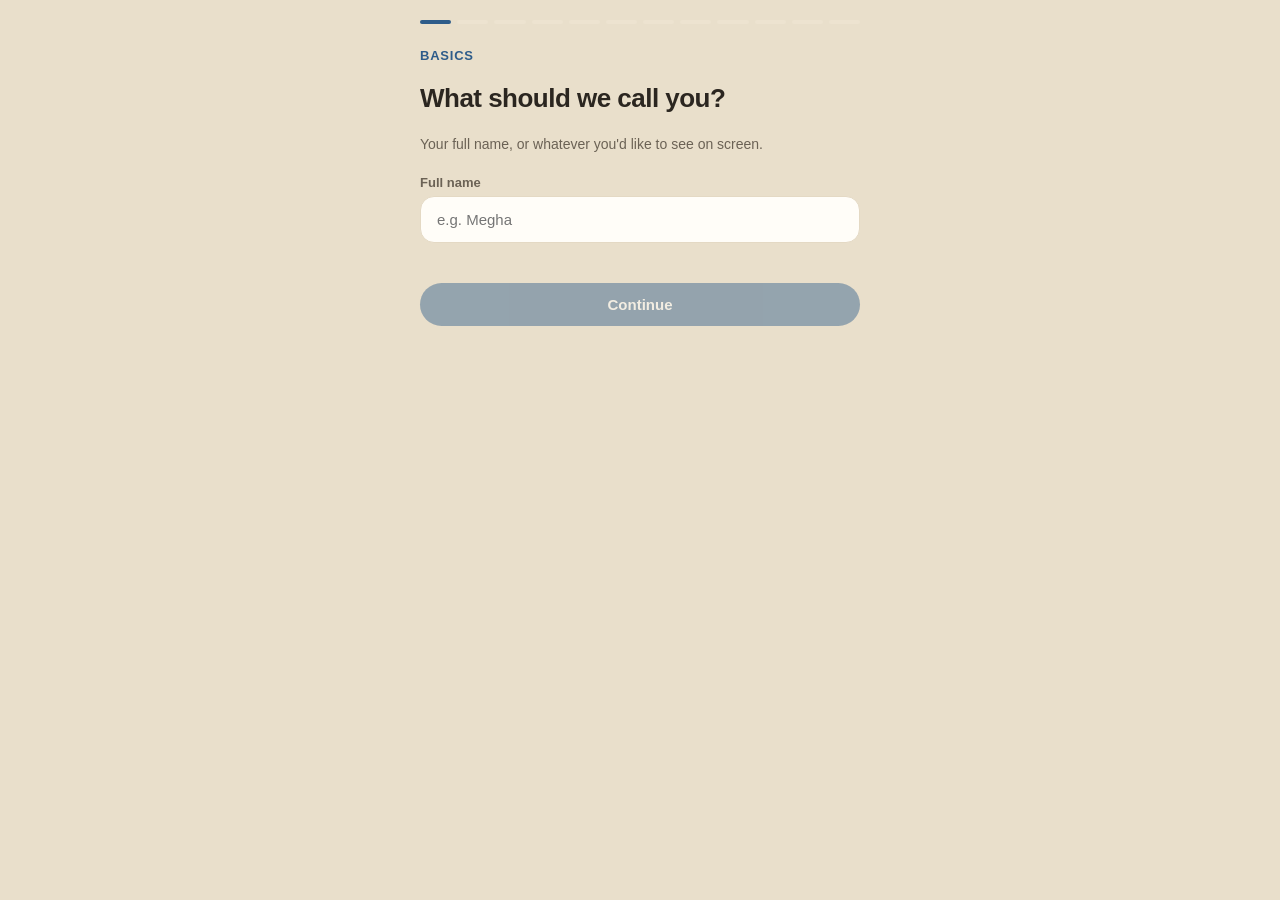
==== onboarding.html @ 10f8bcf5 "Build Lokhi: gamified personal finance PWA Static HTML/CSS/JS app with onboarding (minimal facts + f" ====
<!DOCTYPE html>
<html lang="en">
<head>
<meta charset="UTF-8">
<title>Welcome to Lokhi</title>

<meta name="viewport" content="width=device-width, initial-scale=1, viewport-fit=cover">
<meta name="apple-mobile-web-app-capable" content="yes">
<meta name="apple-mobile-web-app-status-bar-style" content="black-translucent">
<meta name="apple-mobile-web-app-title" content="Lokhi">
<meta name="theme-color" content="#2E5C8A">
<link rel="apple-touch-icon" href="./icons/apple-touch-icon-180.png">
<link rel="manifest" href="./manifest.webmanifest">
<link rel="icon" type="image/png" sizes="32x32" href="./icons/favicon-32.png">

<link rel="stylesheet" href="./app-styles.css">
</head>
<body>

<div class="onboarding-shell">
  <div class="onboarding-progress" id="onboarding-progress"></div>
  <div class="onboarding-step" id="onboarding-step"></div>
</div>

<script src="./app-data.js"></script>
<script>
(function () {
  "use strict";

  const PREFECTURES = ["Tokyo","Osaka","Kanagawa","Aichi","Fukuoka","Hokkaido","Kyoto","Saitama","Chiba","Hyogo","Other"];
  const answers = {
    name: "", dob: "", prefecture: "", residencyStatus: "resident",
    employmentStatus: "full_time", income: "",
    bankUploaded: false, creditUploaded: false, nisaUploaded: false,
    cashSavings: "", debts: [], hasDebt: null,
    household: "single", dependents: 0,
    archetype: "", customArchetype: ""
  };

  function baseSteps() {
    const steps = ["name", "dob", "prefecture", "employment", "bank", "credit", "nisa"];
    if (!answers.bankUploaded) steps.push("cash_savings");
    steps.push("debts", "household", "archetype", "done");
    return steps;
  }

  let stepIndex = 0;

  function goNext() {
    const steps = baseSteps();
    if (stepIndex < steps.length - 1) { stepIndex++; render(); }
  }
  function goBack() {
    if (stepIndex > 0) { stepIndex--; render(); }
  }

  function progressBar(steps) {
    return steps.map((s, i) => `<div class="seg ${i <= stepIndex ? "is-done" : ""}"></div>`).join("");
  }

  function stepShell(eyebrow, title, help, bodyHtml, footHtml, showBack) {
    document.getElementById("onboarding-step").innerHTML = `
      <div class="onboarding-step-eyebrow">${eyebrow}</div>
      <h1>${title}</h1>
      ${help ? `<p class="help">${help}</p>` : ""}
      ${bodyHtml}
      <div class="onboarding-foot">
        ${showBack ? `<button class="btn btn-ghost" id="ob-back">Back</button>` : ""}
        ${footHtml}
      </div>
    `;
    const back = document.getElementById("ob-back");
    if (back) back.addEventListener("click", goBack);
  }

  function uploadStep(key, title, help, required) {
    const uploaded = answers[key];
    stepShell(
      required ? "Accounts · required" : "Accounts · optional",
      title, help,
      `<div class="upload-dropzone ${uploaded ? "is-uploaded" : ""}" id="ob-dropzone">
        <span class="icon">${uploaded ? "✅" : "📄"}</span>
        <span>${uploaded ? "Uploaded — thanks" : "Tap to upload a PDF"}</span>
      </div>
      <input type="file" accept="application/pdf" id="ob-file" class="visually-hidden">`,
      `<button class="btn btn-primary btn-block" id="ob-continue" ${uploaded ? "" : (required ? "disabled" : "")}>Continue</button>`,
      stepIndex > 0
    );
    document.getElementById("ob-dropzone").addEventListener("click", () => document.getElementById("ob-file").click());
    document.getElementById("ob-file").addEventListener("change", (e) => {
      if (e.target.files.length) { answers[key] = true; render(); }
    });
    const cont = document.getElementById("ob-continue");
    if (cont) cont.addEventListener("click", goNext);
    if (!required) {
      const foot = document.querySelector(".onboarding-foot");
      foot.insertAdjacentHTML("beforeend", `<div style="flex-basis:100%;"></div>`);
      document.getElementById("onboarding-step").insertAdjacentHTML("beforeend", `<span class="skip-link" id="ob-skip">Skip — I don't have one</span>`);
      document.getElementById("ob-skip").addEventListener("click", goNext);
    }
  }

  const RENDERERS = {
    name: () => {
      stepShell("Basics", "What should we call you?", "Your full name, or whatever you'd like to see on screen.",
        `<div class="field"><label for="ob-name">Full name</label><input id="ob-name" type="text" placeholder="e.g. Megha" value="${answers.name}"></div>`,
        `<button class="btn btn-primary btn-block" id="ob-continue" ${answers.name ? "" : "disabled"}>Continue</button>`,
        false);
      const input = document.getElementById("ob-name");
      input.addEventListener("input", (e) => {
        answers.name = e.target.value.trim();
        document.getElementById("ob-continue").disabled = !answers.name;
      });
      document.getElementById("ob-continue").addEventListener("click", goNext);
    },
    dob: () => {
      stepShell("Basics", "When's your birthday?", "This helps us frame your goals against a real timeline.",
        `<div class="field"><label for="ob-dob">Date of birth</label><input id="ob-dob" type="date" value="${answers.dob}"></div>`,
        `<button class="btn btn-primary btn-block" id="ob-continue" ${answers.dob ? "" : "disabled"}>Continue</button>`,
        true);
      document.getElementById("ob-dob").addEventListener("input", (e) => {
        answers.dob = e.target.value;
        document.getElementById("ob-continue").disabled = !answers.dob;
      });
      document.getElementById("ob-continue").addEventListener("click", goNext);
    },
    prefecture: () => {
      stepShell("Basics", "Where do you live?", "Prefecture and residency status.",
        `<div class="field"><label for="ob-pref">Prefecture</label>
          <select id="ob-pref">${PREFECTURES.map((p) => `<option value="${p}" ${answers.prefecture === p ? "selected" : ""}>${p}</option>`).join("")}</select>
        </div>
        <div class="field"><label for="ob-res">Residency status</label>
          <select id="ob-res">
            <option value="resident" ${answers.residencyStatus === "resident" ? "selected" : ""}>Resident</option>
            <option value="non_resident" ${answers.residencyStatus === "non_resident" ? "selected" : ""}>Non-resident</option>
          </select>
        </div>`,
        `<button class="btn btn-primary btn-block" id="ob-continue">Continue</button>`,
        true);
      answers.prefecture = answers.prefecture || PREFECTURES[0];
      document.getElementById("ob-pref").addEventListener("change", (e) => (answers.prefecture = e.target.value));
      document.getElementById("ob-res").addEventListener("change", (e) => (answers.residencyStatus = e.target.value));
      document.getElementById("ob-continue").addEventListener("click", goNext);
    },
    employment: () => {
      stepShell("Basics", "Work & income", "Your employment status and typical monthly income.",
        `<div class="field"><label for="ob-emp">Employment status</label>
          <select id="ob-emp">
            <option value="full_time" ${answers.employmentStatus === "full_time" ? "selected" : ""}>Full-time employee</option>
            <option value="part_time" ${answers.employmentStatus === "part_time" ? "selected" : ""}>Part-time</option>
            <option value="self_employed" ${answers.employmentStatus === "self_employed" ? "selected" : ""}>Self-employed</option>
            <option value="unemployed" ${answers.employmentStatus === "unemployed" ? "selected" : ""}>Not currently working</option>
          </select>
        </div>
        <div class="field"><label for="ob-income">Monthly income (¥)</label><input id="ob-income" type="number" inputmode="numeric" placeholder="900000" value="${answers.income}"></div>`,
        `<button class="btn btn-primary btn-block" id="ob-continue" ${answers.income ? "" : "disabled"}>Continue</button>`,
        true);
      document.getElementById("ob-emp").addEventListener("change", (e) => (answers.employmentStatus = e.target.value));
      document.getElementById("ob-income").addEventListener("input", (e) => {
        answers.income = e.target.value;
        document.getElementById("ob-continue").disabled = !answers.income;
      });
      document.getElementById("ob-continue").addEventListener("click", goNext);
    },
    bank: () => uploadStep("bankUploaded", "Your bank statement", "We read balances only — this is never shared with anyone.", true),
    credit: () => uploadStep("creditUploaded", "Your credit card statement", "Helps us understand recurring spending.", true),
    nisa: () => uploadStep("nisaUploaded", "Investment or NISA statement", "Skip this if you don't have one yet.", false),
    cash_savings: () => {
      stepShell("Accounts", "Current cash savings", "Since you skipped a bank statement, give us a rough total.",
        `<div class="field"><label for="ob-cash">Cash savings (¥)</label><input id="ob-cash" type="number" inputmode="numeric" placeholder="8000000" value="${answers.cashSavings}"></div>`,
        `<button class="btn btn-primary btn-block" id="ob-continue">Continue</button>`,
        true);
      document.getElementById("ob-cash").addEventListener("input", (e) => (answers.cashSavings = e.target.value));
      document.getElementById("ob-continue").addEventListener("click", goNext);
    },
    debts: () => {
      stepShell("Accounts", "Any existing loans or debt?", "Type and outstanding amount — add as many as apply.",
        `<div id="ob-debt-rows"></div>
         <button class="btn btn-ghost btn-sm" id="ob-add-debt" type="button">+ Add another</button>`,
        `<button class="btn btn-primary btn-block" id="ob-continue">Continue</button>`,
        true);
      if (answers.debts.length === 0) answers.debts.push({ type: "", amount: "" });
      function renderRows() {
        document.getElementById("ob-debt-rows").innerHTML = answers.debts.map((d, i) => `
          <div class="debt-row">
            <div class="field"><label>Type</label><input data-debt-type="${i}" type="text" placeholder="e.g. Auto loan" value="${d.type}"></div>
            <div class="field"><label>Outstanding (¥)</label><input data-debt-amt="${i}" type="number" inputmode="numeric" placeholder="1000000" value="${d.amount}"></div>
          </div>`).join("");
        document.querySelectorAll("[data-debt-type]").forEach((inp) => inp.addEventListener("input", (e) => (answers.debts[e.target.dataset.debtType].type = e.target.value)));
        document.querySelectorAll("[data-debt-amt]").forEach((inp) => inp.addEventListener("input", (e) => (answers.debts[e.target.dataset.debtAmt].amount = e.target.value)));
      }
      renderRows();
      document.getElementById("ob-add-debt").addEventListener("click", () => { answers.debts.push({ type: "", amount: "" }); renderRows(); });
      document.getElementById("ob-continue").addEventListener("click", goNext);
    },
    household: () => {
      stepShell("Basics", "Your household", "Single, partnered, or with dependents.",
        `<div class="field"><label for="ob-house">Situation</label>
          <select id="ob-house">
            <option value="single" ${answers.household === "single" ? "selected" : ""}>Single</option>
            <option value="partnered" ${answers.household === "partnered" ? "selected" : ""}>Partnered</option>
          </select>
        </div>
        <div class="field"><label for="ob-dependents">Dependents</label><input id="ob-dependents" type="number" min="0" value="${answers.dependents}"></div>`,
        `<button class="btn btn-primary btn-block" id="ob-continue">Continue</button>`,
        true);
      document.getElementById("ob-house").addEventListener("change", (e) => (answers.household = e.target.value));
      document.getElementById("ob-dependents").addEventListener("input", (e) => (answers.dependents = Number(e.target.value) || 0));
      document.getElementById("ob-continue").addEventListener("click", goNext);
    },
    archetype: () => {
      const archetypes = window.APP_DATA.archetypes;
      stepShell("Your financial personality", "Which one feels like you?", "Pick, or design your own. This can change anytime in Profile.",
        `<div class="archetype-onboard-grid" id="ob-archetype-grid">
          ${archetypes.map((a) => `<button class="option-card ${answers.archetype === a.id ? "is-selected" : ""}" data-archetype="${a.id}" type="button"><span class="icon">${a.icon}</span><span class="label">${a.label}</span></button>`).join("")}
        </div>
        <div class="field" id="ob-custom-wrap" style="display:${answers.archetype === "custom" ? "" : "none"};">
          <label for="ob-custom">Describe your own</label>
          <input id="ob-custom" type="text" placeholder="e.g. Cautious optimist" value="${answers.customArchetype}">
        </div>`,
        `<button class="btn btn-primary btn-block" id="ob-continue" ${answers.archetype ? "" : "disabled"}>Continue</button>`,
        true);
      document.querySelectorAll("#ob-archetype-grid [data-archetype]").forEach((b) => b.addEventListener("click", () => {
        answers.archetype = b.dataset.archetype;
        render();
      }));
      const customInput = document.getElementById("ob-custom");
      if (customInput) customInput.addEventListener("input", (e) => (answers.customArchetype = e.target.value));
      document.getElementById("ob-continue").addEventListener("click", goNext);
    },
    done: () => {
      stepShell("You're all set", "Welcome to Lokhi, " + (answers.name || "friend"), "We'll walk you through your first financial plan next — it takes about 10 minutes, and you can save and continue anytime.",
        `<div class="card-flat" style="display:flex;flex-direction:column;gap:8px;align-items:center;text-align:center;padding:32px 16px;">
          <span style="font-size:40px;">🪄</span>
          <p style="font-size:14px;color:var(--ink-soft);">Your Fairy Godmother will ask a few more questions along the way — always optional, always in context.</p>
        </div>`,
        `<button class="btn btn-primary btn-block" id="ob-finish">Enter Lokhi</button>`,
        true);
      document.getElementById("ob-finish").addEventListener("click", finish);
    }
  };

  function finish() {
    const debtDetails = answers.debts
      .filter((d) => d.type && d.amount)
      .map((d) => ({ id: d.type.toLowerCase().replace(/\s+/g, "_"), label: d.type, outstanding: Number(d.amount) || 0, monthlyPayment: 0, interestRate: 0 }));
    const totalDebt = debtDetails.reduce((s, d) => s + d.outstanding, 0);

    const overrides = {
      name: answers.name || "Friend",
      preferredName: answers.name || "Friend",
      dateOfBirth: answers.dob,
      prefecture: answers.prefecture,
      residencyStatus: answers.residencyStatus,
      employmentStatus: answers.employmentStatus,
      income: Number(answers.income) || window.APP_DATA.userProfile.income,
      savings: answers.bankUploaded ? window.APP_DATA.userProfile.savings : (Number(answers.cashSavings) || window.APP_DATA.userProfile.savings),
      debt: debtDetails.length ? totalDebt : window.APP_DATA.userProfile.debt,
      debtDetails: debtDetails.length ? debtDetails : window.APP_DATA.userProfile.debtDetails,
      household: { situation: answers.household, dependents: answers.dependents },
      archetype: answers.archetype === "custom" ? (answers.customArchetype || "custom") : answers.archetype,
      avatar: answers.archetype && answers.archetype !== "custom" ? answers.archetype : window.APP_DATA.userProfile.avatar
    };
    localStorage.setItem("lokhi_profile_overrides", JSON.stringify(overrides));
    localStorage.setItem("lokhi_onboarded", "true");
    location.href = "./index.html";
  }

  function render() {
    const steps = baseSteps();
    if (stepIndex >= steps.length) stepIndex = steps.length - 1;
    document.getElementById("onboarding-progress").innerHTML = progressBar(steps);
    RENDERERS[steps[stepIndex]]();
    window.scrollTo(0, 0);
  }

  render();
})();
</script>
</body>
</html>
---- app-styles.css ----
/* ==========================================================================
   Lokhi — design system
   Flat colors, no gradients. Warm beige + blue. Rounded cards, pill buttons.
   ========================================================================== */

:root {
  /* --- palette -------------------------------------------------------- */
  --bg: #F5EEE1;
  --surface: #FFFDF8;
  --surface-alt: #EDE3D0;
  --surface-sunken: #E9DFCB;

  --primary: #2E5C8A;
  --primary-light: #5D8FC4;
  --primary-dark: #1F4266;
  --primary-tint: #E4ECF4;

  --ink: #2B2620;
  --ink-soft: #6B6255;
  --ink-faint: #9A9182;

  --coral: #C9502F;
  --coral-tint: #F6E4DD;
  --moss: #4E7A44;
  --moss-tint: #E5EEDF;
  --gold: #B8842A;
  --gold-tint: #F5E9D2;
  --terracotta: #A85A3D;
  --terracotta-tint: #F1E1D6;

  --border: #E4D9C4;
  --border-strong: #D8C9AE;

  /* --- shape / elevation ------------------------------------------------ */
  --radius-lg: 20px;
  --radius-md: 14px;
  --radius-sm: 10px;
  --radius-pill: 999px;

  --shadow-sm: 0 1px 2px rgba(90, 70, 40, 0.06), 0 1px 1px rgba(90, 70, 40, 0.04);
  --shadow-md: 0 6px 20px rgba(90, 70, 40, 0.10), 0 2px 6px rgba(90, 70, 40, 0.06);
  --shadow-lg: 0 16px 40px rgba(90, 70, 40, 0.16), 0 4px 12px rgba(90, 70, 40, 0.08);

  /* --- spacing ----------------------------------------------------------- */
  --space-1: 4px;
  --space-2: 8px;
  --space-3: 12px;
  --space-4: 16px;
  --space-5: 20px;
  --space-6: 24px;
  --space-7: 32px;
  --space-8: 40px;

  --tabbar-height: 64px;
  --header-height: 56px;
  --safe-top: env(safe-area-inset-top, 0px);
  --safe-bottom: env(safe-area-inset-bottom, 0px);
}

/* ==========================================================================
   Reset & base
   ========================================================================== */

* { box-sizing: border-box; }
html, body { height: 100%; }
body {
  margin: 0;
  background: var(--bg);
  color: var(--ink);
  font-family: -apple-system, BlinkMacSystemFont, "SF Pro Text", "Helvetica Neue", Arial, sans-serif;
  -webkit-font-smoothing: antialiased;
  -webkit-tap-highlight-color: transparent;
  overscroll-behavior-y: none;
}
h1, h2, h3, h4, p, ul, ol, figure { margin: 0; }
ul, ol { padding: 0; list-style: none; }
button { font: inherit; color: inherit; }
a { color: inherit; text-decoration: none; }
img { max-width: 100%; display: block; }
input, select, textarea { font: inherit; color: inherit; }

.num, .money, .stat-value, .hero-number {
  font-variant-numeric: tabular-nums;
  font-feature-settings: "tnum" 1;
}

.visually-hidden {
  position: absolute; width: 1px; height: 1px; padding: 0; margin: -1px;
  overflow: hidden; clip: rect(0,0,0,0); white-space: nowrap; border: 0;
}

/* ==========================================================================
   App shell
   ========================================================================== */

#app-shell {
  max-width: 480px;
  margin: 0 auto;
  min-height: 100vh;
  min-height: 100dvh;
  position: relative;
  background: var(--bg);
  display: flex;
  flex-direction: column;
}

.app-header {
  position: sticky;
  top: 0;
  z-index: 20;
  padding: calc(var(--space-3) + var(--safe-top)) var(--space-5) var(--space-3);
  background: var(--bg);
  display: flex;
  align-items: center;
  justify-content: space-between;
  gap: var(--space-3);
}

.brand-mark {
  display: flex;
  align-items: center;
  gap: var(--space-2);
}
.brand-mark img { width: 28px; height: 28px; }
.brand-mark span {
  font-size: 17px;
  font-weight: 700;
  letter-spacing: -0.01em;
}

.header-status {
  display: flex;
  align-items: center;
  gap: var(--space-2);
}
.level-chip {
  display: flex;
  align-items: center;
  gap: 6px;
  background: var(--primary-tint);
  color: var(--primary-dark);
  padding: 6px 12px;
  border-radius: var(--radius-pill);
  font-size: 13px;
  font-weight: 700;
}
.streak-chip {
  display: flex;
  align-items: center;
  gap: 4px;
  background: var(--gold-tint);
  color: var(--gold);
  padding: 6px 10px;
  border-radius: var(--radius-pill);
  font-size: 13px;
  font-weight: 700;
}

.screen {
  flex: 1;
  padding: var(--space-2) var(--space-5) calc(var(--tabbar-height) + var(--safe-bottom) + var(--space-7));
  display: none;
  flex-direction: column;
  gap: var(--space-5);
}
.screen.is-active { display: flex; }

.screen-title {
  font-size: 26px;
  font-weight: 700;
  letter-spacing: -0.02em;
  padding-top: var(--space-2);
}
.screen-subtitle {
  color: var(--ink-soft);
  font-size: 15px;
  line-height: 1.5;
  margin-top: -8px;
}

/* ==========================================================================
   Bottom tab bar
   ========================================================================== */

.tab-bar {
  position: fixed;
  left: 0; right: 0; bottom: 0;
  z-index: 30;
  max-width: 480px;
  margin: 0 auto;
  display: flex;
  background: var(--surface);
  border-top: 1px solid var(--border);
  padding: 8px var(--space-2) calc(8px + var(--safe-bottom));
  box-shadow: 0 -2px 16px rgba(90, 70, 40, 0.08);
}
.tab-bar-btn {
  flex: 1;
  display: flex;
  flex-direction: column;
  align-items: center;
  justify-content: center;
  gap: 3px;
  background: none;
  border: none;
  padding: 6px 2px;
  border-radius: var(--radius-md);
  color: var(--ink-faint);
  cursor: pointer;
}
.tab-bar-btn .tab-icon { font-size: 21px; line-height: 1; }
.tab-bar-btn .tab-label { font-size: 11px; font-weight: 600; letter-spacing: 0.01em; }
.tab-bar-btn.is-active { color: var(--primary); }
.tab-bar-btn.is-active .tab-icon { transform: translateY(-1px); }

/* ==========================================================================
   Cards & primitives
   ========================================================================== */

.card {
  background: var(--surface);
  border-radius: var(--radius-lg);
  padding: var(--space-5);
  box-shadow: var(--shadow-sm);
  border: 1px solid var(--border);
}
.card-flat {
  background: var(--surface-alt);
  border-radius: var(--radius-lg);
  padding: var(--space-5);
}
.card-row { display: flex; align-items: center; justify-content: space-between; gap: var(--space-3); }
.card-title { font-size: 16px; font-weight: 700; }
.card-eyebrow {
  font-size: 12px;
  font-weight: 700;
  letter-spacing: 0.06em;
  text-transform: uppercase;
  color: var(--ink-faint);
}

.btn {
  display: inline-flex;
  align-items: center;
  justify-content: center;
  gap: 6px;
  padding: 13px 22px;
  border-radius: var(--radius-pill);
  border: none;
  font-size: 15px;
  font-weight: 700;
  cursor: pointer;
  transition: transform 0.08s ease;
}
.btn:active { transform: scale(0.97); }
.btn-primary { background: var(--primary); color: #fff; }
.btn-secondary { background: var(--primary-tint); color: var(--primary-dark); }
.btn-ghost { background: transparent; color: var(--primary); border: 1.5px solid var(--border-strong); }
.btn-block { width: 100%; }
.btn-sm { padding: 9px 16px; font-size: 13px; }
.btn[disabled] { opacity: 0.45; pointer-events: none; }

.chip {
  display: inline-flex;
  align-items: center;
  gap: 4px;
  padding: 4px 10px;
  border-radius: var(--radius-pill);
  font-size: 12px;
  font-weight: 700;
}
.chip-easy, .chip-low, .chip-high-confidence { background: var(--moss-tint); color: var(--moss); }
.chip-medium, .chip-medium-confidence { background: var(--gold-tint); color: var(--gold); }
.chip-hard, .chip-high, .chip-low-confidence { background: var(--coral-tint); color: var(--coral); }
.chip-neutral { background: var(--surface-alt); color: var(--ink-soft); }

.progress-track {
  height: 10px;
  border-radius: var(--radius-pill);
  background: var(--surface-alt);
  overflow: hidden;
}
.progress-fill {
  height: 100%;
  border-radius: var(--radius-pill);
  background: var(--primary);
  transition: width 0.4s ease;
}
.progress-fill.gold { background: var(--gold); }
.progress-fill.moss { background: var(--moss); }

/* power / stat bars */
.power-row { display: flex; flex-direction: column; gap: 3px; margin-bottom: var(--space-3); }
.power-row:last-child { margin-bottom: 0; }
.power-row-head { display: flex; justify-content: space-between; font-size: 13px; }
.power-row-head .label { color: var(--ink-soft); font-weight: 600; }
.power-row-head .value { font-weight: 700; }
.power-track { height: 7px; border-radius: var(--radius-pill); background: var(--surface-alt); overflow: hidden; }
.power-fill { height: 100%; border-radius: var(--radius-pill); background: var(--primary-light); }

/* ==========================================================================
   Financial Character card (Home)
   ========================================================================== */

.character-card { display: flex; flex-direction: column; gap: var(--space-4); }
.character-head { display: flex; align-items: center; gap: var(--space-4); }
.character-avatar {
  width: 56px; height: 56px; border-radius: var(--radius-md);
  background: var(--primary-tint);
  display: flex; align-items: center; justify-content: center;
  font-size: 28px; flex-shrink: 0;
}
.character-meta { flex: 1; min-width: 0; }
.character-meta .name { font-size: 17px; font-weight: 700; }
.character-meta .sub { font-size: 13px; color: var(--ink-soft); margin-top: 2px; }
.xp-bar-wrap { display: flex; align-items: center; gap: var(--space-3); }
.xp-bar-wrap .progress-track { flex: 1; }
.xp-bar-wrap .xp-label { font-size: 12px; color: var(--ink-soft); font-weight: 600; white-space: nowrap; }

.health-score { display: flex; align-items: baseline; gap: 6px; }
.health-score .value { font-size: 32px; font-weight: 700; }
.health-score .max { font-size: 15px; color: var(--ink-faint); }

/* ==========================================================================
   Net worth / Golden Path card
   ========================================================================== */

.networth-card { display: flex; flex-direction: column; gap: var(--space-4); }
.networth-top { display: flex; align-items: center; gap: var(--space-4); }
.owl-figure {
  position: relative;
  width: 68px; height: 68px;
  border-radius: 50%;
  display: flex; align-items: center; justify-content: center;
  flex-shrink: 0;
}
.owl-figure::before {
  content: "";
  position: absolute; inset: -6px;
  border-radius: 50%;
  border: 3px solid var(--halo-color, var(--gold));
  opacity: 0.5;
}
.owl-figure img { width: 46px; height: 46px; }
.networth-value .label { font-size: 12px; font-weight: 700; text-transform: uppercase; letter-spacing: 0.06em; color: var(--ink-faint); }
.networth-value .hero-number { font-size: 30px; font-weight: 700; letter-spacing: -0.02em; }
.owl-status-line { font-size: 13px; color: var(--ink-soft); margin-top: 2px; }

.golden-path-chart { width: 100%; height: 120px; display: block; }
.golden-path-legend { display: flex; gap: var(--space-4); font-size: 12px; color: var(--ink-soft); }
.golden-path-legend .dot { display: inline-block; width: 8px; height: 8px; border-radius: 50%; margin-right: 5px; vertical-align: middle; }
.golden-path-legend .dot.actual { background: var(--primary); }
.golden-path-legend .dot.target { background: var(--ink-faint); }

/* ==========================================================================
   Stat grid (Home "Your Current World")
   ========================================================================== */

.stat-grid { display: grid; grid-template-columns: 1fr 1fr; gap: var(--space-3); }
.stat-tile {
  background: var(--surface);
  border: 1px solid var(--border);
  border-radius: var(--radius-md);
  padding: var(--space-4);
}
.stat-tile .stat-label { font-size: 12px; color: var(--ink-soft); font-weight: 600; }
.stat-tile .stat-value { font-size: 19px; font-weight: 700; margin-top: 4px; }
.stat-tile .stat-value.positive { color: var(--moss); }
.stat-tile .stat-value.negative { color: var(--coral); }

/* ==========================================================================
   Insight banner
   ========================================================================== */

.insight-banner {
  display: flex;
  align-items: flex-start;
  gap: var(--space-3);
  background: var(--primary-tint);
  border-radius: var(--radius-md);
  padding: var(--space-4);
}
.insight-banner .icon { font-size: 20px; }
.insight-banner p { font-size: 14px; line-height: 1.45; color: var(--primary-dark); }

/* ==========================================================================
   Journey map (Home)
   ========================================================================== */

.journey-map { position: relative; padding-left: 28px; }
.journey-map::before {
  content: "";
  position: absolute; left: 9px; top: 8px; bottom: 8px; width: 2px;
  background-image: linear-gradient(var(--gold), var(--gold));
  background-size: 2px 10px;
  background-repeat: repeat-y;
  opacity: 0.55;
}
.journey-item { position: relative; padding-bottom: var(--space-5); }
.journey-item:last-child { padding-bottom: 0; }
.journey-node {
  position: absolute; left: -28px; top: 2px;
  width: 20px; height: 20px; border-radius: 50%;
  background: var(--surface-alt);
  border: 2px solid var(--border-strong);
  display: flex; align-items: center; justify-content: center;
  font-size: 11px;
}
.journey-item.is-completed .journey-node { background: var(--moss); border-color: var(--moss); color: #fff; }
.journey-item.is-active .journey-node { background: var(--gold); border-color: var(--gold); color: #fff; }
.journey-card { display: flex; align-items: center; gap: var(--space-3); }
.journey-card .icon { font-size: 22px; }
.journey-card .body { flex: 1; min-width: 0; }
.journey-card .title { font-size: 14px; font-weight: 700; }
.journey-card .meta { font-size: 12px; color: var(--ink-soft); margin-top: 2px; }
.journey-item.is-locked { opacity: 0.5; }

/* ==========================================================================
   This Week checklist
   ========================================================================== */

.mission-list { display: flex; flex-direction: column; gap: var(--space-2); }
.mission-item {
  display: flex; align-items: center; gap: var(--space-3);
  background: var(--surface); border: 1px solid var(--border);
  border-radius: var(--radius-md); padding: var(--space-3) var(--space-4);
  cursor: pointer;
}
.mission-check {
  width: 22px; height: 22px; border-radius: 50%;
  border: 2px solid var(--border-strong);
  display: flex; align-items: center; justify-content: center;
  font-size: 12px; flex-shrink: 0; color: transparent;
}
.mission-item.is-done .mission-check { background: var(--moss); border-color: var(--moss); color: #fff; }
.mission-item.is-done .mission-title { text-decoration: line-through; color: var(--ink-faint); }
.mission-title { flex: 1; font-size: 14px; font-weight: 600; }
.mission-xp { font-size: 12px; font-weight: 700; color: var(--gold); white-space: nowrap; }

/* ==========================================================================
   Quest grid (Playground)
   ========================================================================== */

.quest-grid { display: grid; grid-template-columns: 1fr 1fr; gap: var(--space-3); }
.quest-card {
  background: var(--surface); border: 1px solid var(--border);
  border-radius: var(--radius-lg); padding: var(--space-4);
  display: flex; flex-direction: column; gap: var(--space-2);
  cursor: pointer; text-align: left;
}
.quest-card .icon { font-size: 26px; }
.quest-card .title { font-size: 14px; font-weight: 700; line-height: 1.25; }
.quest-card .progress-track { margin-top: 2px; }
.quest-card .progress-label { font-size: 11px; color: var(--ink-soft); }
.quest-card-foot { display: flex; align-items: center; justify-content: space-between; margin-top: 2px; }
.quest-card.is-locked { opacity: 0.5; }
.quest-card .xp-reward { font-size: 11px; font-weight: 700; color: var(--gold); }

.section-tabs { display: flex; gap: var(--space-2); }
.section-tab-btn {
  flex: 1; padding: 10px; border-radius: var(--radius-pill);
  background: var(--surface-alt); border: none; font-size: 13px; font-weight: 700;
  color: var(--ink-soft); cursor: pointer;
}
.section-tab-btn.is-active { background: var(--primary); color: #fff; }

.goal-list { display: flex; flex-direction: column; gap: var(--space-3); }
.goal-card { display: flex; flex-direction: column; gap: var(--space-2); }
.goal-card .why {
  font-size: 13px; line-height: 1.5; color: var(--ink-soft);
  background: var(--surface-alt); border-radius: var(--radius-sm); padding: var(--space-3);
}

/* ==========================================================================
   Opportunity cards (Optimize)
   ========================================================================== */

.hero-intel-card { text-align: center; display: flex; flex-direction: column; gap: var(--space-2); align-items: center; }
.hero-intel-card .hero-number { font-size: 40px; font-weight: 700; color: var(--primary-dark); }
.hero-intel-card .hero-based-on { font-size: 13px; color: var(--ink-soft); max-width: 320px; }

.opportunity-card { display: flex; flex-direction: column; gap: var(--space-3); }
.opportunity-head { display: flex; align-items: center; gap: var(--space-3); }
.opportunity-head .icon {
  width: 42px; height: 42px; border-radius: var(--radius-md);
  background: var(--primary-tint); display: flex; align-items: center; justify-content: center;
  font-size: 20px; flex-shrink: 0;
}
.opportunity-head .title { font-size: 15px; font-weight: 700; flex: 1; }
.opportunity-badges { display: flex; gap: var(--space-2); flex-wrap: wrap; }
.opportunity-lifetime { font-size: 13px; color: var(--ink-soft); }
.opportunity-lifetime strong { color: var(--moss); font-size: 15px; }
.opportunity-detail { display: flex; flex-direction: column; gap: var(--space-2); font-size: 13px; line-height: 1.5; }
.opportunity-detail .row span.label { font-weight: 700; color: var(--ink); display: block; margin-bottom: 2px; }
.opportunity-detail .row span.text { color: var(--ink-soft); }
.opportunity-detail .row.downside span.text { color: var(--terracotta); }

/* ==========================================================================
   Wealth Garden / Grow
   ========================================================================== */

.garden-plot {
  display: grid; grid-template-columns: repeat(3, 1fr); gap: var(--space-3);
}
.plant-tile {
  display: flex; flex-direction: column; align-items: center; gap: 6px;
  padding: var(--space-3); background: var(--surface); border: 1px solid var(--border);
  border-radius: var(--radius-md);
}
.plant-emoji { font-size: 30px; }
.plant-tile .plant-name { font-size: 12px; font-weight: 700; text-align: center; }
.plant-tile .plant-pct { font-size: 12px; color: var(--ink-soft); }

.explorer-list { display: flex; flex-direction: column; gap: var(--space-2); }
.explorer-item {
  display: flex; align-items: center; gap: var(--space-3);
  background: var(--surface); border: 1px solid var(--border);
  border-radius: var(--radius-md); padding: var(--space-3) var(--space-4);
}
.explorer-item .icon { font-size: 22px; }
.explorer-item .body { flex: 1; min-width: 0; }
.explorer-item .name { font-size: 14px; font-weight: 700; }
.explorer-item .desc { font-size: 12px; color: var(--ink-soft); margin-top: 1px; }
.explorer-item .meta { font-size: 11px; color: var(--ink-faint); text-align: right; white-space: nowrap; }

.theme-grid { display: flex; flex-direction: column; gap: var(--space-2); }
.theme-card {
  display: flex; align-items: center; gap: var(--space-3);
  background: var(--surface); border: 1px solid var(--border);
  border-radius: var(--radius-md); padding: var(--space-3) var(--space-4);
  cursor: pointer; text-align: left;
}
.theme-card .icon { font-size: 24px; }
.theme-card .body { flex: 1; min-width: 0; }
.theme-card .title { font-size: 14px; font-weight: 700; }
.theme-card .summary { font-size: 12px; color: var(--ink-soft); margin-top: 2px; }
.theme-card .exposure { font-size: 12px; font-weight: 700; color: var(--primary); white-space: nowrap; }

/* ==========================================================================
   Profile
   ========================================================================== */

.profile-header { display: flex; flex-direction: column; align-items: center; gap: var(--space-3); text-align: center; }
.profile-avatar {
  width: 84px; height: 84px; border-radius: 50%;
  background: var(--primary-tint); display: flex; align-items: center; justify-content: center;
  font-size: 40px;
}
.profile-subtabs {
  display: flex; gap: 6px; overflow-x: auto; padding-bottom: 4px;
  -webkit-overflow-scrolling: touch;
  scrollbar-width: none;
}
.profile-subtabs::-webkit-scrollbar { display: none; }
.profile-subtab-btn {
  flex-shrink: 0; padding: 9px 14px; border-radius: var(--radius-pill);
  background: var(--surface-alt); border: none; font-size: 13px; font-weight: 700;
  color: var(--ink-soft); cursor: pointer; white-space: nowrap;
}
.profile-subtab-btn.is-active { background: var(--primary); color: #fff; }

.checklist { display: flex; flex-direction: column; gap: var(--space-2); }
.checklist-item {
  display: flex; align-items: center; gap: var(--space-3);
  background: var(--surface); border: 1px solid var(--border);
  border-radius: var(--radius-md); padding: var(--space-3) var(--space-4);
}
.checklist-item .status-dot {
  width: 22px; height: 22px; border-radius: 50%; flex-shrink: 0;
  display: flex; align-items: center; justify-content: center; font-size: 12px; color: #fff;
}
.checklist-item.is-complete .status-dot { background: var(--moss); }
.checklist-item.is-incomplete .status-dot { background: var(--surface-alt); border: 2px solid var(--border-strong); }
.checklist-item .body { flex: 1; min-width: 0; }
.checklist-item .field-label { font-size: 14px; font-weight: 700; }
.checklist-item .field-help { font-size: 12px; color: var(--ink-soft); margin-top: 1px; }

.later-prompt-card { display: flex; align-items: center; gap: var(--space-3); }
.later-prompt-card .icon { font-size: 22px; }
.later-prompt-card .question { flex: 1; font-size: 13px; font-weight: 600; }

.archetype-grid { display: grid; grid-template-columns: 1fr 1fr; gap: var(--space-3); }
.archetype-card {
  display: flex; flex-direction: column; gap: 4px; align-items: flex-start;
  background: var(--surface); border: 2px solid var(--border);
  border-radius: var(--radius-md); padding: var(--space-4);
  cursor: pointer; text-align: left;
}
.archetype-card .icon { font-size: 24px; }
.archetype-card .name { font-size: 13px; font-weight: 700; }
.archetype-card.is-selected { border-color: var(--primary); background: var(--primary-tint); }

.badge-grid { display: grid; grid-template-columns: repeat(4, 1fr); gap: var(--space-3); }
.badge-tile { display: flex; flex-direction: column; align-items: center; gap: 4px; }
.badge-circle {
  width: 52px; height: 52px; border-radius: 50%;
  background: var(--gold-tint); display: flex; align-items: center; justify-content: center;
  font-size: 24px;
}
.badge-tile.is-locked .badge-circle { background: var(--surface-alt); filter: grayscale(1); opacity: 0.55; }
.badge-tile .badge-name { font-size: 10px; text-align: center; font-weight: 600; color: var(--ink-soft); }

.coming-soon { display: flex; flex-direction: column; align-items: center; justify-content: center; gap: var(--space-3); padding: var(--space-8) 0; color: var(--ink-faint); }
.coming-soon .icon { font-size: 40px; }
.coming-soon .text { font-size: 14px; font-weight: 600; }

/* ==========================================================================
   Fairy Godmother floating button + popover
   ========================================================================== */

.fairy-fab {
  position: fixed;
  right: max(18px, calc(50% - 240px + 18px));
  bottom: calc(var(--tabbar-height) + var(--safe-bottom) + 16px);
  z-index: 40;
  width: 56px; height: 56px; border-radius: 50%;
  background: var(--primary);
  border: none; box-shadow: var(--shadow-lg);
  display: flex; align-items: center; justify-content: center;
  cursor: pointer;
}
.fairy-fab img { width: 32px; height: 32px; }

.fairy-popover {
  position: fixed;
  right: max(18px, calc(50% - 240px + 18px));
  bottom: calc(var(--tabbar-height) + var(--safe-bottom) + 82px);
  z-index: 41;
  width: min(300px, calc(100vw - 36px));
  background: var(--surface);
  border-radius: var(--radius-lg);
  box-shadow: var(--shadow-lg);
  padding: var(--space-4);
  display: none;
  flex-direction: column;
  gap: var(--space-3);
}
.fairy-popover.is-open { display: flex; }
.fairy-popover-head { display: flex; align-items: center; gap: var(--space-2); }
.fairy-popover-head img { width: 24px; height: 24px; }
.fairy-popover-head span { font-size: 13px; font-weight: 700; color: var(--ink-soft); }
.fairy-popover p { font-size: 14px; line-height: 1.5; }
.fairy-popover-actions { display: flex; gap: var(--space-2); }

/* ==========================================================================
   Modals / overlays
   ========================================================================== */

.overlay-scrim {
  position: fixed; inset: 0; z-index: 50;
  background: rgba(43, 38, 32, 0.4);
  display: none;
  align-items: flex-end;
  justify-content: center;
}
.overlay-scrim.is-open { display: flex; }
.overlay-scrim.is-centered { align-items: center; }

.sheet-modal {
  width: 100%; max-width: 480px;
  background: var(--surface);
  border-radius: 24px 24px 0 0;
  padding: var(--space-5) var(--space-5) calc(var(--space-6) + var(--safe-bottom));
  max-height: 88vh;
  overflow-y: auto;
  display: flex;
  flex-direction: column;
  gap: var(--space-4);
}
.sheet-modal-handle { width: 36px; height: 4px; border-radius: var(--radius-pill); background: var(--border-strong); margin: 0 auto; }
.sheet-modal-head { display: flex; align-items: center; justify-content: space-between; }
.sheet-modal-head .title { font-size: 19px; font-weight: 700; }
.close-btn {
  width: 32px; height: 32px; border-radius: 50%; background: var(--surface-alt);
  border: none; display: flex; align-items: center; justify-content: center; cursor: pointer; font-size: 15px;
}

.slider-field { display: flex; flex-direction: column; gap: 6px; }
.slider-field-head { display: flex; justify-content: space-between; font-size: 13px; font-weight: 700; }
.slider-field-head .value { color: var(--primary); }
.slider-field input[type="range"] {
  width: 100%; -webkit-appearance: none; appearance: none;
  height: 6px; border-radius: var(--radius-pill); background: var(--surface-alt);
}
.slider-field input[type="range"]::-webkit-slider-thumb {
  -webkit-appearance: none; width: 22px; height: 22px; border-radius: 50%;
  background: var(--primary); border: 3px solid var(--surface); box-shadow: var(--shadow-sm); cursor: pointer;
}

.compare-grid { display: grid; grid-template-columns: 1fr 1fr; gap: var(--space-3); }
.compare-tile { background: var(--surface-alt); border-radius: var(--radius-md); padding: var(--space-4); text-align: center; }
.compare-tile.is-optimized { background: var(--primary-tint); }
.compare-tile .label { font-size: 11px; font-weight: 700; text-transform: uppercase; letter-spacing: 0.05em; color: var(--ink-soft); }
.compare-tile .value { font-size: 20px; font-weight: 700; margin-top: 4px; }

.quick-question-row { display: flex; gap: var(--space-2); flex-wrap: wrap; }
.quick-question-btn {
  padding: 8px 12px; border-radius: var(--radius-pill); background: var(--surface-alt);
  border: none; font-size: 12px; font-weight: 700; color: var(--ink-soft); cursor: pointer;
}

/* Level up celebration */
.levelup-modal { text-align: center; align-items: center; padding-top: var(--space-8); padding-bottom: var(--space-8); }
.levelup-badge {
  width: 100px; height: 100px; border-radius: 50%;
  background: var(--gold-tint); display: flex; align-items: center; justify-content: center;
  font-size: 48px; margin: 0 auto;
}
.levelup-modal h2 { font-size: 24px; font-weight: 700; margin-top: var(--space-4); }
.levelup-modal p { color: var(--ink-soft); margin-top: var(--space-2); }

/* ==========================================================================
   Guided Financial Plan Journey overlay
   ========================================================================== */

.journey-overlay {
  position: fixed; inset: 0; z-index: 60; background: var(--bg);
  display: none; flex-direction: column;
  max-width: 480px; margin: 0 auto;
}
.journey-overlay.is-open { display: flex; }
.journey-overlay-head {
  display: flex; align-items: center; gap: var(--space-3);
  padding: calc(var(--space-4) + var(--safe-top)) var(--space-5) var(--space-3);
}
.journey-overlay-progress { flex: 1; }
.journey-overlay-body {
  flex: 1; overflow-y: auto; padding: var(--space-3) var(--space-5) var(--space-6);
  display: flex; flex-direction: column; gap: var(--space-5);
}
.journey-overlay-phase { font-size: 12px; font-weight: 700; text-transform: uppercase; letter-spacing: 0.06em; color: var(--primary); }
.journey-overlay-title { font-size: 24px; font-weight: 700; letter-spacing: -0.01em; }
.journey-overlay-text { font-size: 15px; line-height: 1.6; color: var(--ink-soft); }
.journey-overlay-foot {
  padding: var(--space-4) var(--space-5) calc(var(--space-5) + var(--safe-bottom));
  display: flex; gap: var(--space-3);
  border-top: 1px solid var(--border);
}
.journey-choice-list { display: flex; flex-direction: column; gap: var(--space-2); }
.journey-choice {
  padding: var(--space-4); border-radius: var(--radius-md); background: var(--surface);
  border: 2px solid var(--border); cursor: pointer; font-size: 14px; font-weight: 600; text-align: left;
}
.journey-choice.is-selected { border-color: var(--primary); background: var(--primary-tint); }

.continue-plan-card { display: flex; align-items: center; gap: var(--space-3); }
.continue-plan-card .icon { font-size: 24px; }
.continue-plan-card .body { flex: 1; }
.continue-plan-card .title { font-size: 14px; font-weight: 700; }
.continue-plan-card .meta { font-size: 12px; color: var(--ink-soft); margin-top: 2px; }

/* ==========================================================================
   Toast
   ========================================================================== */

.xp-toast {
  position: fixed; top: calc(var(--safe-top) + 14px); left: 50%;
  transform: translateX(-50%) translateY(-140%);
  z-index: 70;
  background: var(--ink); color: #fff;
  padding: 10px 18px; border-radius: var(--radius-pill);
  font-size: 13px; font-weight: 700;
  display: flex; align-items: center; gap: 6px;
  transition: transform 0.3s ease;
  box-shadow: var(--shadow-lg);
}
.xp-toast.is-visible { transform: translateX(-50%) translateY(0); }

/* ==========================================================================
   Onboarding (onboarding.html)
   ========================================================================== */

.onboarding-shell {
  max-width: 480px; margin: 0 auto; min-height: 100vh; min-height: 100dvh;
  display: flex; flex-direction: column;
  padding: calc(var(--space-5) + var(--safe-top)) var(--space-5) calc(var(--space-6) + var(--safe-bottom));
}
.onboarding-progress { display: flex; gap: 6px; }
.onboarding-progress .seg { flex: 1; height: 4px; border-radius: var(--radius-pill); background: var(--surface-alt); }
.onboarding-progress .seg.is-done { background: var(--primary); }
.onboarding-step { flex: 1; display: flex; flex-direction: column; gap: var(--space-5); padding-top: var(--space-6); }
.onboarding-step-eyebrow { font-size: 13px; font-weight: 700; color: var(--primary); text-transform: uppercase; letter-spacing: 0.06em; }
.onboarding-step h1 { font-size: 26px; font-weight: 700; letter-spacing: -0.02em; line-height: 1.2; }
.onboarding-step .help { font-size: 14px; color: var(--ink-soft); line-height: 1.5; }
.onboarding-foot { display: flex; gap: var(--space-3); padding-top: var(--space-5); }

.field { display: flex; flex-direction: column; gap: 6px; }
.field label { font-size: 13px; font-weight: 700; color: var(--ink-soft); }
.field input, .field select {
  padding: 14px 16px; border-radius: var(--radius-md); border: 1.5px solid var(--border);
  background: var(--surface); font-size: 15px;
}
.field input:focus, .field select:focus { outline: none; border-color: var(--primary); }

.option-list { display: flex; flex-direction: column; gap: var(--space-2); }
.option-card {
  display: flex; align-items: center; gap: var(--space-3);
  padding: var(--space-4); border-radius: var(--radius-md); border: 2px solid var(--border);
  background: var(--surface); cursor: pointer;
}
.option-card.is-selected { border-color: var(--primary); background: var(--primary-tint); }
.option-card .icon { font-size: 22px; }
.option-card .label { font-size: 14px; font-weight: 700; flex: 1; }

.upload-dropzone {
  border: 2px dashed var(--border-strong); border-radius: var(--radius-md);
  padding: var(--space-6) var(--space-4); text-align: center; cursor: pointer;
  display: flex; flex-direction: column; align-items: center; gap: var(--space-2);
  color: var(--ink-soft);
}
.upload-dropzone.is-uploaded { border-style: solid; border-color: var(--moss); background: var(--moss-tint); color: var(--moss); }
.upload-dropzone .icon { font-size: 26px; }
.skip-link { text-align: center; font-size: 13px; font-weight: 700; color: var(--ink-soft); text-decoration: underline; cursor: pointer; }

.debt-row { display: flex; gap: var(--space-2); }
.debt-row .field { flex: 1; }

.archetype-onboard-grid { display: grid; grid-template-columns: 1fr 1fr; gap: var(--space-3); }

/* ==========================================================================
   Misc
   ========================================================================== */

.divider { height: 1px; background: var(--border); border: none; }
.text-center { text-align: center; }
.mt-0 { margin-top: 0; }

@media (min-width: 481px) {
  body { background: var(--surface-sunken); }
  #app-shell { box-shadow: var(--shadow-lg); }
}
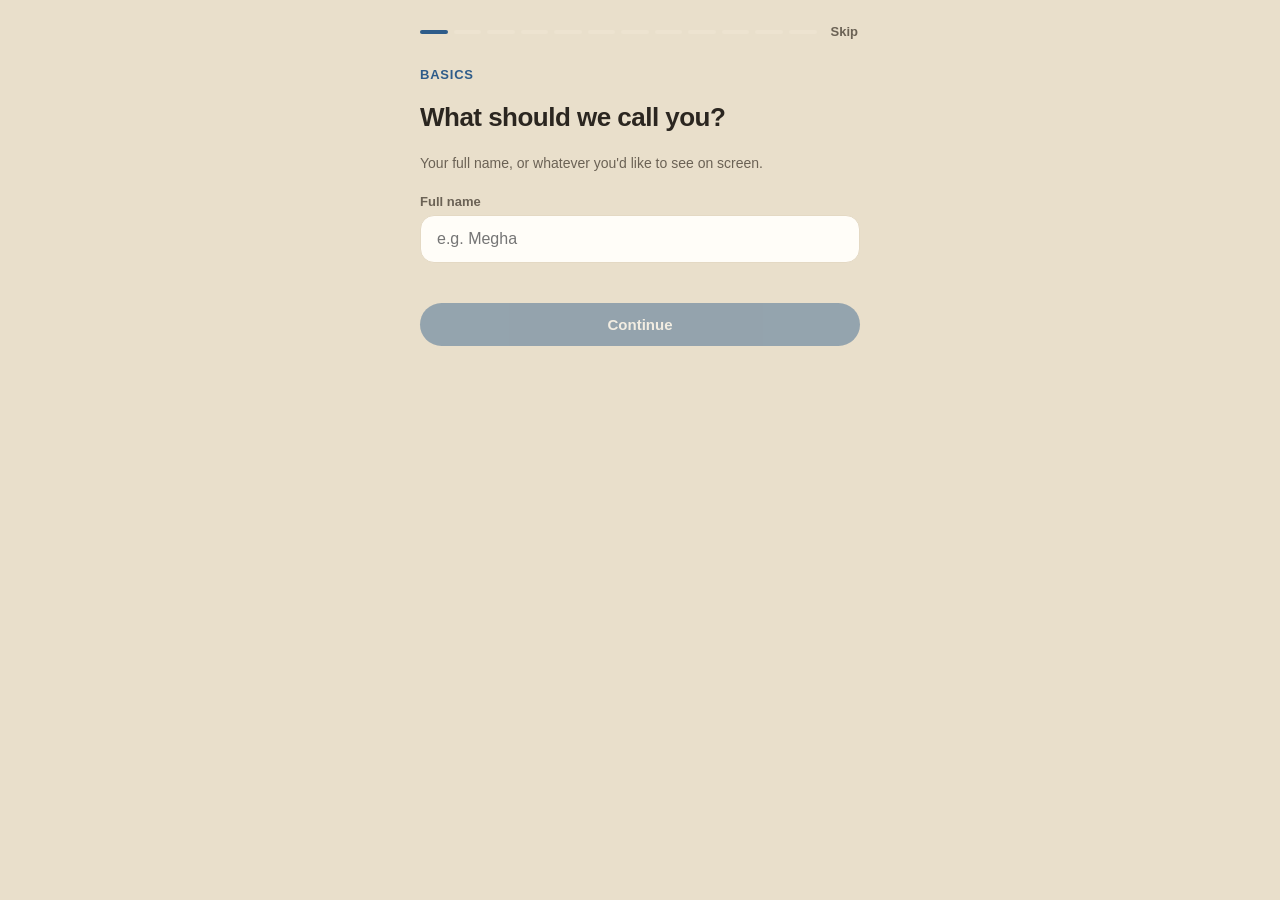
==== commit 203ea56b: "rewrite HTML" ====
--- a/onboarding.html
+++ b/onboarding.html
@@ -4,21 +4,35 @@
 <meta charset="UTF-8">
 <title>Welcome to Lokhi</title>
 
-<meta name="viewport" content="width=device-width, initial-scale=1, viewport-fit=cover">
+<meta name="viewport" content="width=device-width, initial-scale=1, maximum-scale=1, user-scalable=no, viewport-fit=cover">
 <meta name="apple-mobile-web-app-capable" content="yes">
-<meta name="apple-mobile-web-app-status-bar-style" content="black-translucent">
+<meta name="apple-mobile-web-app-status-bar-style" content="default">
 <meta name="apple-mobile-web-app-title" content="Lokhi">
-<meta name="theme-color" content="#2E5C8A">
+<meta name="theme-color" content="#F5EEE1">
 <link rel="apple-touch-icon" href="./icons/apple-touch-icon-180.png">
 <link rel="manifest" href="./manifest.webmanifest">
 <link rel="icon" type="image/png" sizes="32x32" href="./icons/favicon-32.png">
 
+<link rel="apple-touch-startup-image" href="./icons/splash/splash-750x1334.png" media="(device-width: 375px) and (device-height: 667px) and (-webkit-device-pixel-ratio: 2)">
+<link rel="apple-touch-startup-image" href="./icons/splash/splash-828x1792.png" media="(device-width: 414px) and (device-height: 896px) and (-webkit-device-pixel-ratio: 2)">
+<link rel="apple-touch-startup-image" href="./icons/splash/splash-1125x2436.png" media="(device-width: 375px) and (device-height: 812px) and (-webkit-device-pixel-ratio: 3)">
+<link rel="apple-touch-startup-image" href="./icons/splash/splash-1242x2688.png" media="(device-width: 414px) and (device-height: 896px) and (-webkit-device-pixel-ratio: 3)">
+<link rel="apple-touch-startup-image" href="./icons/splash/splash-1170x2532.png" media="(device-width: 390px) and (device-height: 844px) and (-webkit-device-pixel-ratio: 3)">
+<link rel="apple-touch-startup-image" href="./icons/splash/splash-1284x2778.png" media="(device-width: 428px) and (device-height: 926px) and (-webkit-device-pixel-ratio: 3)">
+<link rel="apple-touch-startup-image" href="./icons/splash/splash-1179x2556.png" media="(device-width: 393px) and (device-height: 852px) and (-webkit-device-pixel-ratio: 3)">
+<link rel="apple-touch-startup-image" href="./icons/splash/splash-1290x2796.png" media="(device-width: 430px) and (device-height: 932px) and (-webkit-device-pixel-ratio: 3)">
+<link rel="apple-touch-startup-image" href="./icons/splash/splash-1206x2622.png" media="(device-width: 402px) and (device-height: 874px) and (-webkit-device-pixel-ratio: 3)">
+<link rel="apple-touch-startup-image" href="./icons/splash/splash-1320x2868.png" media="(device-width: 440px) and (device-height: 956px) and (-webkit-device-pixel-ratio: 3)">
+
 <link rel="stylesheet" href="./app-styles.css">
 </head>
 <body>
 
 <div class="onboarding-shell">
-  <div class="onboarding-progress" id="onboarding-progress"></div>
+  <div class="onboarding-top">
+    <div class="onboarding-progress" id="onboarding-progress"></div>
+    <button class="onboarding-skip-all" id="onboarding-skip-all" type="button">Skip</button>
+  </div>
   <div class="onboarding-step" id="onboarding-step"></div>
 </div>
 
@@ -162,8 +176,8 @@
       });
       document.getElementById("ob-continue").addEventListener("click", goNext);
     },
-    bank: () => uploadStep("bankUploaded", "Your bank statement", "We read balances only — this is never shared with anyone.", true),
-    credit: () => uploadStep("creditUploaded", "Your credit card statement", "Helps us understand recurring spending.", true),
+    bank: () => uploadStep("bankUploaded", "Your bank statement", "We read balances only — this is never shared with anyone.", false),
+    credit: () => uploadStep("creditUploaded", "Your credit card statement", "Helps us understand recurring spending.", false),
     nisa: () => uploadStep("nisaUploaded", "Investment or NISA statement", "Skip this if you don't have one yet.", false),
     cash_savings: () => {
       stepShell("Accounts", "Current cash savings", "Since you skipped a bank statement, give us a rough total.",
@@ -246,30 +260,34 @@
       .map((d) => ({ id: d.type.toLowerCase().replace(/\s+/g, "_"), label: d.type, outstanding: Number(d.amount) || 0, monthlyPayment: 0, interestRate: 0 }));
     const totalDebt = debtDetails.reduce((s, d) => s + d.outstanding, 0);
 
+    const defaults = window.APP_DATA.userProfile;
     const overrides = {
-      name: answers.name || "Friend",
-      preferredName: answers.name || "Friend",
-      dateOfBirth: answers.dob,
-      prefecture: answers.prefecture,
-      residencyStatus: answers.residencyStatus,
-      employmentStatus: answers.employmentStatus,
-      income: Number(answers.income) || window.APP_DATA.userProfile.income,
-      savings: answers.bankUploaded ? window.APP_DATA.userProfile.savings : (Number(answers.cashSavings) || window.APP_DATA.userProfile.savings),
-      debt: debtDetails.length ? totalDebt : window.APP_DATA.userProfile.debt,
-      debtDetails: debtDetails.length ? debtDetails : window.APP_DATA.userProfile.debtDetails,
-      household: { situation: answers.household, dependents: answers.dependents },
-      archetype: answers.archetype === "custom" ? (answers.customArchetype || "custom") : answers.archetype,
-      avatar: answers.archetype && answers.archetype !== "custom" ? answers.archetype : window.APP_DATA.userProfile.avatar
+      name: answers.name || defaults.name,
+      preferredName: answers.name || defaults.preferredName,
+      dateOfBirth: answers.dob || defaults.dateOfBirth,
+      prefecture: answers.prefecture || defaults.prefecture,
+      residencyStatus: answers.residencyStatus || defaults.residencyStatus,
+      employmentStatus: answers.employmentStatus || defaults.employmentStatus,
+      income: Number(answers.income) || defaults.income,
+      savings: answers.bankUploaded ? defaults.savings : (Number(answers.cashSavings) || defaults.savings),
+      debt: debtDetails.length ? totalDebt : defaults.debt,
+      debtDetails: debtDetails.length ? debtDetails : defaults.debtDetails,
+      household: { situation: answers.household || defaults.household.situation, dependents: answers.dependents || defaults.household.dependents },
+      archetype: answers.archetype === "custom" ? (answers.customArchetype || "custom") : (answers.archetype || defaults.archetype),
+      avatar: answers.archetype && answers.archetype !== "custom" ? answers.archetype : defaults.avatar
     };
     localStorage.setItem("lokhi_profile_overrides", JSON.stringify(overrides));
     localStorage.setItem("lokhi_onboarded", "true");
     location.href = "./index.html";
   }
 
+  document.getElementById("onboarding-skip-all").addEventListener("click", finish);
+
   function render() {
     const steps = baseSteps();
     if (stepIndex >= steps.length) stepIndex = steps.length - 1;
     document.getElementById("onboarding-progress").innerHTML = progressBar(steps);
+    document.getElementById("onboarding-skip-all").style.visibility = steps[stepIndex] === "done" ? "hidden" : "visible";
     RENDERERS[steps[stepIndex]]();
     window.scrollTo(0, 0);
   }
--- a/app-styles.css
+++ b/app-styles.css
@@ -63,6 +63,10 @@
 
 * { box-sizing: border-box; }
 html, body { height: 100%; }
+html {
+  -webkit-text-size-adjust: 100%;
+  overscroll-behavior-y: none;
+}
 body {
   margin: 0;
   background: var(--bg);
@@ -663,6 +667,7 @@
   padding: var(--space-5) var(--space-5) calc(var(--space-6) + var(--safe-bottom));
   max-height: 88vh;
   overflow-y: auto;
+  -webkit-overflow-scrolling: touch;
   display: flex;
   flex-direction: column;
   gap: var(--space-4);
@@ -725,7 +730,7 @@
 }
 .journey-overlay-progress { flex: 1; }
 .journey-overlay-body {
-  flex: 1; overflow-y: auto; padding: var(--space-3) var(--space-5) var(--space-6);
+  flex: 1; overflow-y: auto; -webkit-overflow-scrolling: touch; padding: var(--space-3) var(--space-5) var(--space-6);
   display: flex; flex-direction: column; gap: var(--space-5);
 }
 .journey-overlay-phase { font-size: 12px; font-weight: 700; text-transform: uppercase; letter-spacing: 0.06em; color: var(--primary); }
@@ -775,7 +780,12 @@
   display: flex; flex-direction: column;
   padding: calc(var(--space-5) + var(--safe-top)) var(--space-5) calc(var(--space-6) + var(--safe-bottom));
 }
-.onboarding-progress { display: flex; gap: 6px; }
+.onboarding-top { display: flex; align-items: center; gap: var(--space-3); }
+.onboarding-progress { flex: 1; display: flex; gap: 6px; }
+.onboarding-skip-all {
+  flex-shrink: 0; background: none; border: none; padding: 4px 2px;
+  font-size: 13px; font-weight: 700; color: var(--ink-soft); cursor: pointer;
+}
 .onboarding-progress .seg { flex: 1; height: 4px; border-radius: var(--radius-pill); background: var(--surface-alt); }
 .onboarding-progress .seg.is-done { background: var(--primary); }
 .onboarding-step { flex: 1; display: flex; flex-direction: column; gap: var(--space-5); padding-top: var(--space-6); }
@@ -788,7 +798,7 @@
 .field label { font-size: 13px; font-weight: 700; color: var(--ink-soft); }
 .field input, .field select {
   padding: 14px 16px; border-radius: var(--radius-md); border: 1.5px solid var(--border);
-  background: var(--surface); font-size: 15px;
+  background: var(--surface); font-size: 16px;
 }
 .field input:focus, .field select:focus { outline: none; border-color: var(--primary); }
 
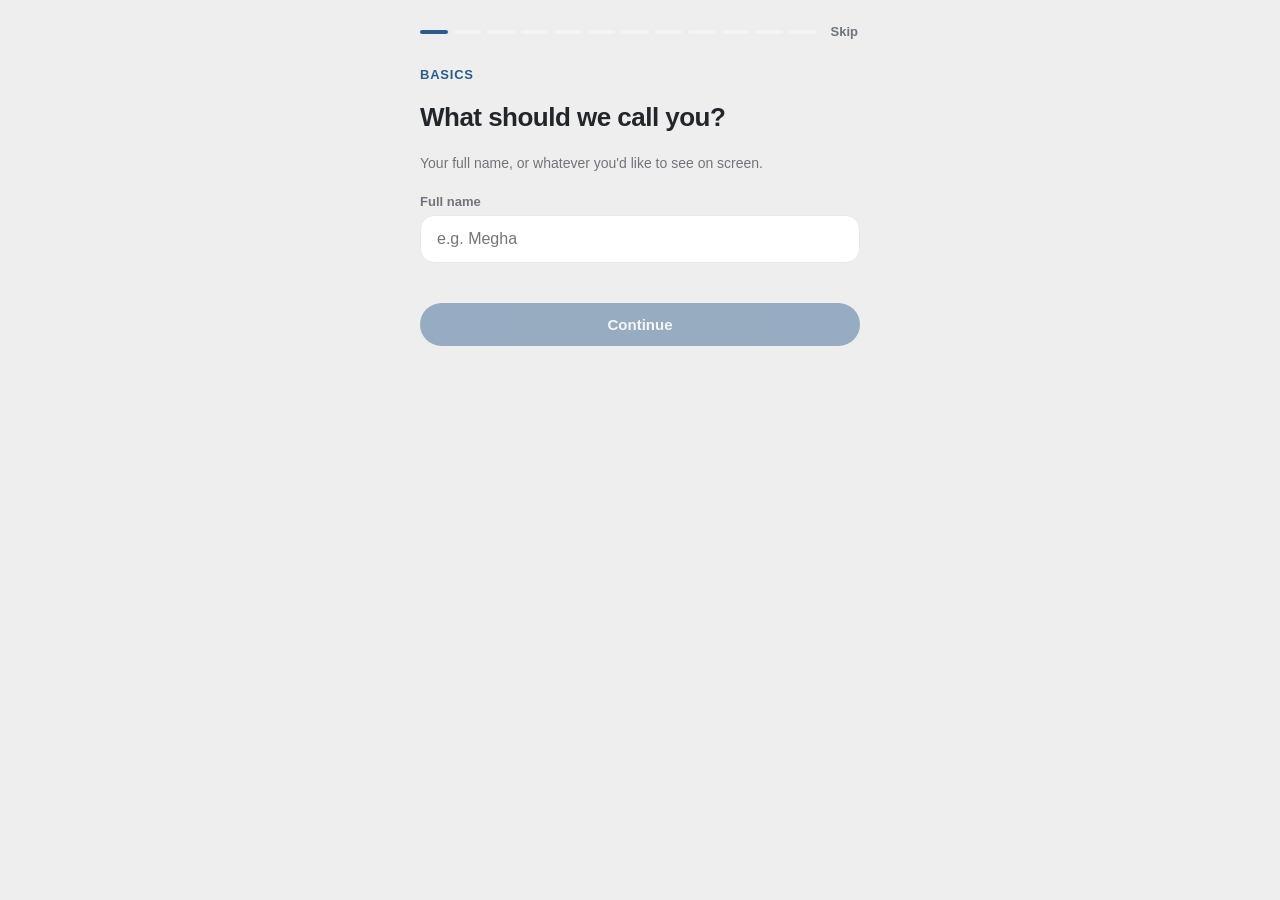
==== commit 395494e2: "lokkhi assets" ====
--- a/onboarding.html
+++ b/onboarding.html
@@ -8,7 +8,7 @@
 <meta name="apple-mobile-web-app-capable" content="yes">
 <meta name="apple-mobile-web-app-status-bar-style" content="default">
 <meta name="apple-mobile-web-app-title" content="Lokhi">
-<meta name="theme-color" content="#F5EEE1">
+<meta name="theme-color" content="#FAFAFA">
 <link rel="apple-touch-icon" href="./icons/apple-touch-icon-180.png">
 <link rel="manifest" href="./manifest.webmanifest">
 <link rel="icon" type="image/png" sizes="32x32" href="./icons/favicon-32.png">
@@ -59,6 +59,10 @@
   }
 
   let stepIndex = 0;
+
+  function comicIcon(key) {
+    return `<img class="icon-comic" src="./lokhi-assets/icons/comic/${key}.svg" alt="">`;
+  }
 
   function goNext() {
     const steps = baseSteps();
@@ -93,7 +97,7 @@
       required ? "Accounts · required" : "Accounts · optional",
       title, help,
       `<div class="upload-dropzone ${uploaded ? "is-uploaded" : ""}" id="ob-dropzone">
-        <span class="icon">${uploaded ? "✅" : "📄"}</span>
+        <span class="icon">${uploaded ? '<span class="icon-line icon-line-check-circle"></span>' : '<span class="icon-line icon-line-file-text"></span>'}</span>
         <span>${uploaded ? "Uploaded — thanks" : "Tap to upload a PDF"}</span>
       </div>
       <input type="file" accept="application/pdf" id="ob-file" class="visually-hidden">`,
@@ -226,7 +230,7 @@
       const archetypes = window.APP_DATA.archetypes;
       stepShell("Your financial personality", "Which one feels like you?", "Pick, or design your own. This can change anytime in Profile.",
         `<div class="archetype-onboard-grid" id="ob-archetype-grid">
-          ${archetypes.map((a) => `<button class="option-card ${answers.archetype === a.id ? "is-selected" : ""}" data-archetype="${a.id}" type="button"><span class="icon">${a.icon}</span><span class="label">${a.label}</span></button>`).join("")}
+          ${archetypes.map((a) => `<button class="option-card ${answers.archetype === a.id ? "is-selected" : ""}" data-archetype="${a.id}" type="button"><span class="icon">${comicIcon(a.icon)}</span><span class="label">${a.label}</span></button>`).join("")}
         </div>
         <div class="field" id="ob-custom-wrap" style="display:${answers.archetype === "custom" ? "" : "none"};">
           <label for="ob-custom">Describe your own</label>
@@ -245,7 +249,7 @@
     done: () => {
       stepShell("You're all set", "Welcome to Lokhi, " + (answers.name || "friend"), "We'll walk you through your first financial plan next — it takes about 10 minutes, and you can save and continue anytime.",
         `<div class="card-flat" style="display:flex;flex-direction:column;gap:8px;align-items:center;text-align:center;padding:32px 16px;">
-          <span style="font-size:40px;">🪄</span>
+          <img class="icon-comic" src="./lokhi-assets/icons/comic/magic-wand.svg" alt="" style="width:40px;height:40px;">
           <p style="font-size:14px;color:var(--ink-soft);">Your Fairy Godmother will ask a few more questions along the way — always optional, always in context.</p>
         </div>`,
         `<button class="btn btn-primary btn-block" id="ob-finish">Enter Lokhi</button>`,
--- a/app-styles.css
+++ b/app-styles.css
@@ -5,31 +5,31 @@
 
 :root {
   /* --- palette -------------------------------------------------------- */
-  --bg: #F5EEE1;
-  --surface: #FFFDF8;
-  --surface-alt: #EDE3D0;
-  --surface-sunken: #E9DFCB;
+  --bg: #FAFAFA;
+  --surface: #FFFFFF;
+  --surface-alt: #F4F4F5;
+  --surface-sunken: #EEEEEF;
 
   --primary: #2E5C8A;
   --primary-light: #5D8FC4;
   --primary-dark: #1F4266;
-  --primary-tint: #E4ECF4;
-
-  --ink: #2B2620;
-  --ink-soft: #6B6255;
-  --ink-faint: #9A9182;
+  --primary-tint: #E9F0F8;
+
+  --ink: #22252A;
+  --ink-soft: #70747B;
+  --ink-faint: #A8ADB5;
 
   --coral: #C9502F;
-  --coral-tint: #F6E4DD;
-  --moss: #4E7A44;
-  --moss-tint: #E5EEDF;
+  --coral-tint: #FBEAE4;
+  --moss: #3F8A4C;
+  --moss-tint: #E9F5EA;
   --gold: #B8842A;
-  --gold-tint: #F5E9D2;
+  --gold-tint: #FBF1DE;
   --terracotta: #A85A3D;
-  --terracotta-tint: #F1E1D6;
-
-  --border: #E4D9C4;
-  --border-strong: #D8C9AE;
+  --terracotta-tint: #F5E9E1;
+
+  --border: #E9E9EB;
+  --border-strong: #DADADD;
 
   /* --- shape / elevation ------------------------------------------------ */
   --radius-lg: 20px;
@@ -37,9 +37,9 @@
   --radius-sm: 10px;
   --radius-pill: 999px;
 
-  --shadow-sm: 0 1px 2px rgba(90, 70, 40, 0.06), 0 1px 1px rgba(90, 70, 40, 0.04);
-  --shadow-md: 0 6px 20px rgba(90, 70, 40, 0.10), 0 2px 6px rgba(90, 70, 40, 0.06);
-  --shadow-lg: 0 16px 40px rgba(90, 70, 40, 0.16), 0 4px 12px rgba(90, 70, 40, 0.08);
+  --shadow-sm: 0 1px 2px rgba(20, 20, 25, 0.05), 0 1px 1px rgba(20, 20, 25, 0.04);
+  --shadow-md: 0 6px 20px rgba(20, 20, 25, 0.08), 0 2px 6px rgba(20, 20, 25, 0.05);
+  --shadow-lg: 0 16px 40px rgba(20, 20, 25, 0.14), 0 4px 12px rgba(20, 20, 25, 0.07);
 
   /* --- spacing ----------------------------------------------------------- */
   --space-1: 4px;
@@ -94,6 +94,44 @@
 }
 
 /* ==========================================================================
+   Icons — comic (Fluent Emoji Flat, colorful, gamified content) and
+   line (Feather, monochrome, inherits currentColor, UI chrome)
+   ========================================================================== */
+
+.icon-comic {
+  width: 1em; height: 1em;
+  display: inline-block;
+  vertical-align: -0.15em;
+  flex-shrink: 0;
+}
+
+.icon-line {
+  width: 1em; height: 1em;
+  display: inline-block;
+  vertical-align: -0.15em;
+  flex-shrink: 0;
+  background-color: currentColor;
+  -webkit-mask-repeat: no-repeat;
+  mask-repeat: no-repeat;
+  -webkit-mask-position: center;
+  mask-position: center;
+  -webkit-mask-size: contain;
+  mask-size: contain;
+}
+.icon-line-home { -webkit-mask-image: url('./lokhi-assets/icons/line/home.svg'); mask-image: url('./lokhi-assets/icons/line/home.svg'); }
+.icon-line-play-circle { -webkit-mask-image: url('./lokhi-assets/icons/line/play-circle.svg'); mask-image: url('./lokhi-assets/icons/line/play-circle.svg'); }
+.icon-line-zap { -webkit-mask-image: url('./lokhi-assets/icons/line/zap.svg'); mask-image: url('./lokhi-assets/icons/line/zap.svg'); }
+.icon-line-trending-up { -webkit-mask-image: url('./lokhi-assets/icons/line/trending-up.svg'); mask-image: url('./lokhi-assets/icons/line/trending-up.svg'); }
+.icon-line-user { -webkit-mask-image: url('./lokhi-assets/icons/line/user.svg'); mask-image: url('./lokhi-assets/icons/line/user.svg'); }
+.icon-line-x { -webkit-mask-image: url('./lokhi-assets/icons/line/x.svg'); mask-image: url('./lokhi-assets/icons/line/x.svg'); }
+.icon-line-check { -webkit-mask-image: url('./lokhi-assets/icons/line/check.svg'); mask-image: url('./lokhi-assets/icons/line/check.svg'); }
+.icon-line-check-circle { -webkit-mask-image: url('./lokhi-assets/icons/line/check-circle.svg'); mask-image: url('./lokhi-assets/icons/line/check-circle.svg'); }
+.icon-line-arrow-right { -webkit-mask-image: url('./lokhi-assets/icons/line/arrow-right.svg'); mask-image: url('./lokhi-assets/icons/line/arrow-right.svg'); }
+.icon-line-lock { -webkit-mask-image: url('./lokhi-assets/icons/line/lock.svg'); mask-image: url('./lokhi-assets/icons/line/lock.svg'); }
+.icon-line-file-text { -webkit-mask-image: url('./lokhi-assets/icons/line/file-text.svg'); mask-image: url('./lokhi-assets/icons/line/file-text.svg'); }
+
+
+/* ==========================================================================
    App shell
    ========================================================================== */
 
@@ -196,7 +234,7 @@
   background: var(--surface);
   border-top: 1px solid var(--border);
   padding: 8px var(--space-2) calc(8px + var(--safe-bottom));
-  box-shadow: 0 -2px 16px rgba(90, 70, 40, 0.08);
+  box-shadow: 0 -2px 16px rgba(20, 20, 25, 0.06);
 }
 .tab-bar-btn {
   flex: 1;
@@ -652,7 +690,7 @@
 
 .overlay-scrim {
   position: fixed; inset: 0; z-index: 50;
-  background: rgba(43, 38, 32, 0.4);
+  background: rgba(20, 20, 25, 0.45);
   display: none;
   align-items: flex-end;
   justify-content: center;
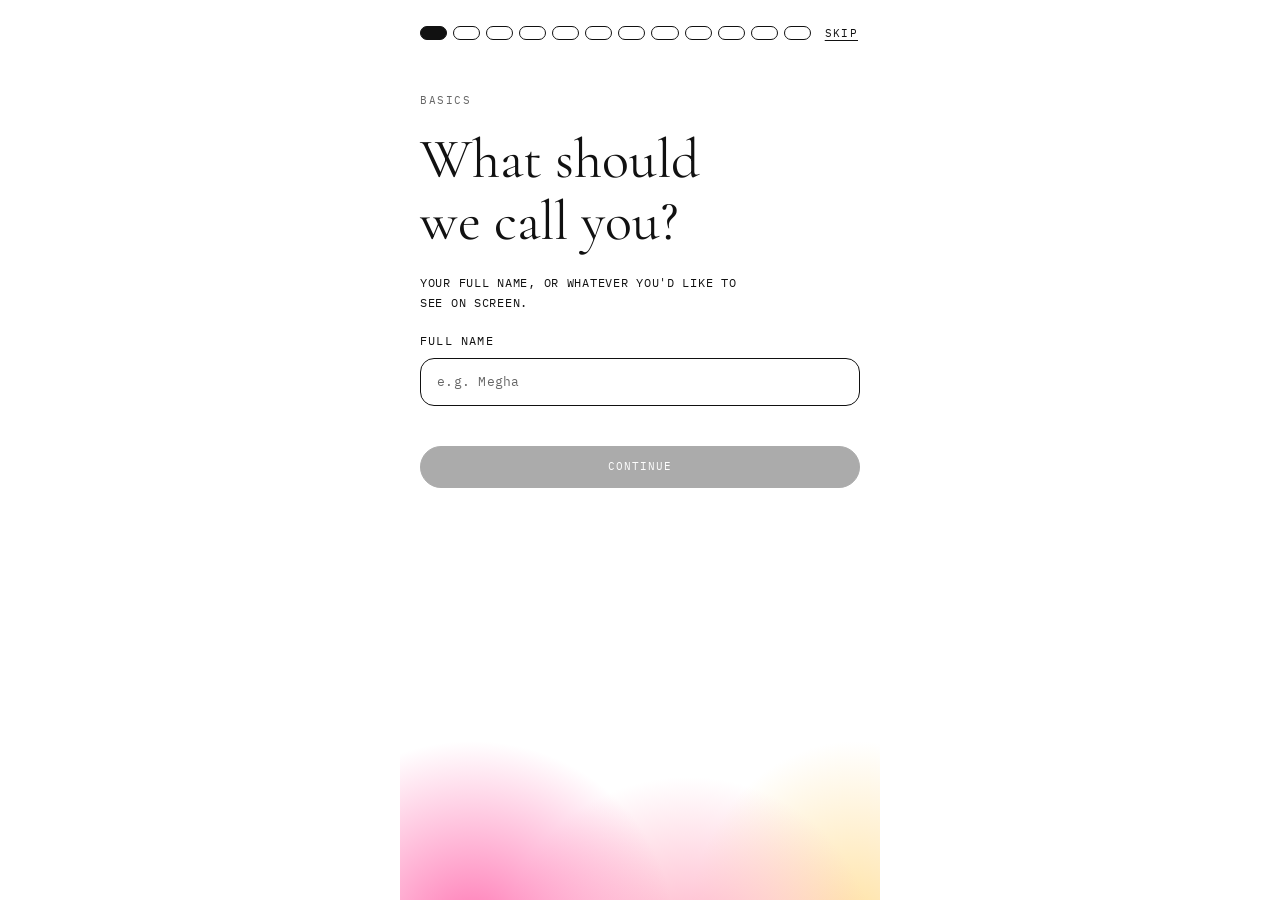
==== commit 6d8452cb: "feat: hairline alamanac aesthetic" ====
--- a/onboarding.html
+++ b/onboarding.html
@@ -8,7 +8,7 @@
 <meta name="apple-mobile-web-app-capable" content="yes">
 <meta name="apple-mobile-web-app-status-bar-style" content="default">
 <meta name="apple-mobile-web-app-title" content="Lokhi">
-<meta name="theme-color" content="#FAFAFA">
+<meta name="theme-color" content="#FFFFFF">
 <link rel="apple-touch-icon" href="./icons/apple-touch-icon-180.png">
 <link rel="manifest" href="./manifest.webmanifest">
 <link rel="icon" type="image/png" sizes="32x32" href="./icons/favicon-32.png">
@@ -24,6 +24,9 @@
 <link rel="apple-touch-startup-image" href="./icons/splash/splash-1206x2622.png" media="(device-width: 402px) and (device-height: 874px) and (-webkit-device-pixel-ratio: 3)">
 <link rel="apple-touch-startup-image" href="./icons/splash/splash-1320x2868.png" media="(device-width: 440px) and (device-height: 956px) and (-webkit-device-pixel-ratio: 3)">
 
+<link rel="preconnect" href="https://fonts.googleapis.com">
+<link rel="preconnect" href="https://fonts.gstatic.com" crossorigin>
+<link rel="stylesheet" href="https://fonts.googleapis.com/css2?family=Cormorant+Garamond:ital@0;1&family=IBM+Plex+Mono&display=swap">
 <link rel="stylesheet" href="./app-styles.css">
 </head>
 <body>
@@ -250,7 +253,7 @@
       stepShell("You're all set", "Welcome to Lokhi, " + (answers.name || "friend"), "We'll walk you through your first financial plan next — it takes about 10 minutes, and you can save and continue anytime.",
         `<div class="card-flat" style="display:flex;flex-direction:column;gap:8px;align-items:center;text-align:center;padding:32px 16px;">
           <img class="icon-comic" src="./lokhi-assets/icons/comic/magic-wand.svg" alt="" style="width:40px;height:40px;">
-          <p style="font-size:14px;color:var(--ink-soft);">Your Fairy Godmother will ask a few more questions along the way — always optional, always in context.</p>
+          <p style="color:var(--ink-muted);">Your Fairy Godmother will ask a few more questions along the way — always optional, always in context.</p>
         </div>`,
         `<button class="btn btn-primary btn-block" id="ob-finish">Enter Lokhi</button>`,
         true);
@@ -278,7 +281,7 @@
       debtDetails: debtDetails.length ? debtDetails : defaults.debtDetails,
       household: { situation: answers.household || defaults.household.situation, dependents: answers.dependents || defaults.household.dependents },
       archetype: answers.archetype === "custom" ? (answers.customArchetype || "custom") : (answers.archetype || defaults.archetype),
-      avatar: answers.archetype && answers.archetype !== "custom" ? answers.archetype : defaults.avatar
+      avatar: answers.archetype === "custom" ? "custom" : (answers.archetype || defaults.avatar)
     };
     localStorage.setItem("lokhi_profile_overrides", JSON.stringify(overrides));
     localStorage.setItem("lokhi_onboarded", "true");
--- a/app-styles.css
+++ b/app-styles.css
@@ -1,55 +1,58 @@
 /* ==========================================================================
-   Lokhi — design system
-   Flat colors, no gradients. Warm beige + blue. Rounded cards, pill buttons.
+   Lokhi — Hairline Almanac
+   Tokens mirror the DESIGN.md front matter. Change a value there first,
+   then here, and only here — see DESIGN.md § Changing this system.
    ========================================================================== */
 
 :root {
-  /* --- palette -------------------------------------------------------- */
-  --bg: #FAFAFA;
-  --surface: #FFFFFF;
-  --surface-alt: #F4F4F5;
-  --surface-sunken: #EEEEEF;
-
-  --primary: #2E5C8A;
-  --primary-light: #5D8FC4;
-  --primary-dark: #1F4266;
-  --primary-tint: #E9F0F8;
-
-  --ink: #22252A;
-  --ink-soft: #70747B;
-  --ink-faint: #A8ADB5;
-
-  --coral: #C9502F;
-  --coral-tint: #FBEAE4;
-  --moss: #3F8A4C;
-  --moss-tint: #E9F5EA;
-  --gold: #B8842A;
-  --gold-tint: #FBF1DE;
-  --terracotta: #A85A3D;
-  --terracotta-tint: #F5E9E1;
-
-  --border: #E9E9EB;
-  --border-strong: #DADADD;
-
-  /* --- shape / elevation ------------------------------------------------ */
-  --radius-lg: 20px;
-  --radius-md: 14px;
-  --radius-sm: 10px;
+  /* --- colour (DESIGN.md colors) ----------------------------------------- */
+  --ink: #111111;
+  --ink-muted: #666666;
+  --paper: #FFFFFF;
+  --wash: #F4F4F4;
+  --accent: #E2559A;
+  --bloom-rose: #FF78B4;
+  --bloom-blush: #FFB3C8;
+  --bloom-amber: #FFE1A1;
+  --state-on-track: #EFC22B;
+  --state-attention: #F1BF88;
+  --state-over: #EC97A8;
+
+  /* Bloom recipes (DESIGN.md § Colors) — the only gradients in the app. */
+  --bloom-page:
+    radial-gradient(60% 90% at 15% 110%, var(--bloom-rose) 0%, rgba(255, 120, 180, 0) 70%),
+    radial-gradient(55% 80% at 60% 115%, var(--bloom-blush) 0%, rgba(255, 179, 200, 0) 70%),
+    radial-gradient(50% 90% at 95% 110%, var(--bloom-amber) 0%, rgba(255, 225, 161, 0) 70%);
+  --bloom-card:
+    radial-gradient(80% 70% at 10% 100%, #FFA8CC 0%, rgba(255, 168, 204, 0) 70%),
+    radial-gradient(70% 70% at 100% 100%, var(--bloom-amber) 0%, rgba(255, 225, 161, 0) 70%),
+    var(--paper);
+  --glow-rose: radial-gradient(85% 75% at 0% 110%, rgba(255, 120, 180, 0.45) 0%, rgba(255, 120, 180, 0) 70%), var(--paper);
+  --glow-amber: radial-gradient(85% 75% at 100% 110%, var(--bloom-amber) 0%, rgba(255, 225, 161, 0) 70%), var(--paper);
+  --glow-blush: radial-gradient(85% 75% at 100% 110%, rgba(255, 179, 200, 0.7) 0%, rgba(255, 179, 200, 0) 70%), var(--paper);
+
+  /* --- type (DESIGN.md typography) --------------------------------------- */
+  --font-display: "Cormorant Garamond", Georgia, "Times New Roman", serif;
+  --font-mono: "IBM Plex Mono", ui-monospace, "SF Mono", Menlo, monospace;
+
+  /* --- shape (DESIGN.md rounded) ----------------------------------------- */
+  --stroke: 1px;
+  --radius-input: 14px;
+  --radius-card: 28px;
   --radius-pill: 999px;
 
-  --shadow-sm: 0 1px 2px rgba(20, 20, 25, 0.05), 0 1px 1px rgba(20, 20, 25, 0.04);
-  --shadow-md: 0 6px 20px rgba(20, 20, 25, 0.08), 0 2px 6px rgba(20, 20, 25, 0.05);
-  --shadow-lg: 0 16px 40px rgba(20, 20, 25, 0.14), 0 4px 12px rgba(20, 20, 25, 0.07);
-
-  /* --- spacing ----------------------------------------------------------- */
+  /* --- spacing (DESIGN.md spacing) --------------------------------------- */
   --space-1: 4px;
   --space-2: 8px;
   --space-3: 12px;
   --space-4: 16px;
   --space-5: 20px;
   --space-6: 24px;
-  --space-7: 32px;
-  --space-8: 40px;
+  --space-7: 28px;
+  --space-8: 44px;
+
+  --rule: var(--stroke) solid var(--ink);
+  --ease: cubic-bezier(0.2, 0.7, 0.2, 1);
 
   --tabbar-height: 64px;
   --header-height: 56px;
@@ -69,23 +72,40 @@
 }
 body {
   margin: 0;
-  background: var(--bg);
+  background: var(--paper);
   color: var(--ink);
-  font-family: -apple-system, BlinkMacSystemFont, "SF Pro Text", "Helvetica Neue", Arial, sans-serif;
+  font-family: var(--font-mono);
+  font-size: 12px;
+  line-height: 1.7;
+  letter-spacing: 0.06em;
+  text-transform: uppercase;
   -webkit-font-smoothing: antialiased;
   -webkit-tap-highlight-color: transparent;
   overscroll-behavior-y: none;
 }
 h1, h2, h3, h4, p, ul, ol, figure { margin: 0; }
+h1, h2, h3, h4, h5, h6, strong, b, th { font-weight: 400; }
 ul, ol { padding: 0; list-style: none; }
-button { font: inherit; color: inherit; }
+button { font: inherit; color: inherit; letter-spacing: inherit; text-transform: inherit; }
 a { color: inherit; text-decoration: none; }
 img { max-width: 100%; display: block; }
-input, select, textarea { font: inherit; color: inherit; }
-
-.num, .money, .stat-value, .hero-number {
-  font-variant-numeric: tabular-nums;
-  font-feature-settings: "tnum" 1;
+input, select, textarea {
+  font: inherit; color: inherit;
+  font-size: 13px; letter-spacing: 0.02em; text-transform: none;
+}
+input::placeholder, textarea::placeholder { color: var(--ink-muted); }
+:focus-visible { outline: 2px solid var(--accent); outline-offset: 2px; }
+
+/* Page bloom — the one atmospheric colour on the screen, rising from the
+   bottom of the page behind the last cards and the whitespace below them. */
+#app-shell::before, .onboarding-shell::before, .share-shell::before {
+  content: "";
+  position: absolute;
+  left: 0; right: 0; bottom: 0;
+  height: 300px;
+  z-index: -1;
+  pointer-events: none;
+  background: var(--bloom-page);
 }
 
 .visually-hidden {
@@ -93,9 +113,26 @@
   overflow: hidden; clip: rect(0,0,0,0); white-space: nowrap; border: 0;
 }
 
-/* ==========================================================================
-   Icons — comic (Fluent Emoji Flat, colorful, gamified content) and
-   line (Feather, monochrome, inherits currentColor, UI chrome)
+/* Display face: names, titles, numbers, verdicts. Everything else is mono. */
+.screen-title, .brand-mark span, .card-title,
+.character-meta .name, .health-score .value, .networth-value .hero-number,
+.stat-tile .stat-value, .journey-card .title, .mission-title,
+.quest-card .title, .hero-intel-card .hero-number, .opportunity-head .title,
+.opportunity-lifetime strong, .plant-tile .plant-name, .explorer-item .name,
+.theme-card .title, .checklist-item .field-label, .archetype-card .name,
+.sheet-modal-head .title, .compare-tile .value, .levelup-modal h2,
+.journey-overlay-title, .continue-plan-card .title, .onboarding-step h1,
+.option-card .label, .coming-soon .text, .later-prompt-card .question {
+  font-family: var(--font-display);
+  font-weight: 400;
+  letter-spacing: 0;
+  text-transform: none;
+  line-height: 1.15;
+}
+
+/* ==========================================================================
+   Icons — the legacy comic set and character art predate this system and
+   render in ink tones until the hand-drawn layer replaces them.
    ========================================================================== */
 
 .icon-comic {
@@ -103,6 +140,11 @@
   display: inline-block;
   vertical-align: -0.15em;
   flex-shrink: 0;
+}
+.icon-comic, .avatar-img, .owl-figure img, .brand-mark img, .fairy-fab img,
+.fairy-popover-head img, .plant-emoji,
+.journey-overlay-head img, .coming-soon .icon, .icon {
+  filter: grayscale(1) contrast(1.15);
 }
 
 .icon-line {
@@ -130,6 +172,11 @@
 .icon-line-lock { -webkit-mask-image: url('./lokhi-assets/icons/line/lock.svg'); mask-image: url('./lokhi-assets/icons/line/lock.svg'); }
 .icon-line-file-text { -webkit-mask-image: url('./lokhi-assets/icons/line/file-text.svg'); mask-image: url('./lokhi-assets/icons/line/file-text.svg'); }
 
+/* Profile avatar — DiceBear SVG, sized by whichever circular/rounded
+   container it's placed in (character card, profile header, Dream Lab's
+   Dreamscape avatar badge). */
+.avatar-img { width: 100%; height: 100%; object-fit: contain; display: block; }
+
 
 /* ==========================================================================
    App shell
@@ -138,10 +185,10 @@
 #app-shell {
   max-width: 480px;
   margin: 0 auto;
-  min-height: 100vh;
   min-height: 100dvh;
   position: relative;
-  background: var(--bg);
+  z-index: 1;
+  background: transparent;
   display: flex;
   flex-direction: column;
 }
@@ -151,7 +198,8 @@
   top: 0;
   z-index: 20;
   padding: calc(var(--space-3) + var(--safe-top)) var(--space-5) var(--space-3);
-  background: var(--bg);
+  background: var(--paper);
+  border-bottom: var(--rule);
   display: flex;
   align-items: center;
   justify-content: space-between;
@@ -163,11 +211,11 @@
   align-items: center;
   gap: var(--space-2);
 }
-.brand-mark img { width: 28px; height: 28px; }
+.brand-mark img { width: 24px; height: 24px; }
 .brand-mark span {
-  font-size: 17px;
-  font-weight: 700;
-  letter-spacing: -0.01em;
+  font-size: 26px;
+  font-style: italic;
+  line-height: 1;
 }
 
 .header-status {
@@ -175,53 +223,46 @@
   align-items: center;
   gap: var(--space-2);
 }
-.level-chip {
+.level-chip, .streak-chip {
   display: flex;
   align-items: center;
   gap: 6px;
-  background: var(--primary-tint);
-  color: var(--primary-dark);
-  padding: 6px 12px;
+  background: var(--paper);
+  color: var(--ink);
+  border: var(--rule);
+  padding: 4px 12px;
   border-radius: var(--radius-pill);
-  font-size: 13px;
-  font-weight: 700;
-}
-.streak-chip {
-  display: flex;
-  align-items: center;
-  gap: 4px;
-  background: var(--gold-tint);
-  color: var(--gold);
-  padding: 6px 10px;
-  border-radius: var(--radius-pill);
-  font-size: 13px;
-  font-weight: 700;
-}
+  font-size: 11px;
+  letter-spacing: 0.12em;
+  line-height: 1.6;
+}
+.streak-chip { gap: 4px; padding: 4px 10px; }
 
 .screen {
   flex: 1;
-  padding: var(--space-2) var(--space-5) calc(var(--tabbar-height) + var(--safe-bottom) + var(--space-7));
+  padding: var(--space-6) var(--space-5) calc(var(--tabbar-height) + var(--safe-bottom) + 72px);
   display: none;
   flex-direction: column;
-  gap: var(--space-5);
+  gap: var(--space-6);
 }
 .screen.is-active { display: flex; }
 
 .screen-title {
-  font-size: 26px;
-  font-weight: 700;
-  letter-spacing: -0.02em;
-  padding-top: var(--space-2);
+  font-size: clamp(34px, 4.4vw, 56px);
+  line-height: 1.1;
+  text-wrap: balance;
 }
 .screen-subtitle {
-  color: var(--ink-soft);
-  font-size: 15px;
-  line-height: 1.5;
-  margin-top: -8px;
-}
-
-/* ==========================================================================
-   Bottom tab bar
+  color: var(--ink);
+  font-size: 12px;
+  line-height: 1.7;
+  max-width: 46ch;
+  margin-top: -12px;
+  text-wrap: pretty;
+}
+
+/* ==========================================================================
+   Bottom tab bar — line icon over label, active marked by an accent diamond
    ========================================================================== */
 
 .tab-bar {
@@ -231,10 +272,9 @@
   max-width: 480px;
   margin: 0 auto;
   display: flex;
-  background: var(--surface);
-  border-top: 1px solid var(--border);
-  padding: 8px var(--space-2) calc(8px + var(--safe-bottom));
-  box-shadow: 0 -2px 16px rgba(20, 20, 25, 0.06);
+  background: var(--paper);
+  border-top: var(--rule);
+  padding: 8px var(--space-2) calc(6px + var(--safe-bottom));
 }
 .tab-bar-btn {
   flex: 1;
@@ -242,43 +282,71 @@
   flex-direction: column;
   align-items: center;
   justify-content: center;
-  gap: 3px;
+  gap: 5px;
   background: none;
   border: none;
-  padding: 6px 2px;
-  border-radius: var(--radius-md);
-  color: var(--ink-faint);
+  padding: 4px 2px;
+  color: var(--ink-muted);
   cursor: pointer;
-}
-.tab-bar-btn .tab-icon { font-size: 21px; line-height: 1; }
-.tab-bar-btn .tab-label { font-size: 11px; font-weight: 600; letter-spacing: 0.01em; }
-.tab-bar-btn.is-active { color: var(--primary); }
-.tab-bar-btn.is-active .tab-icon { transform: translateY(-1px); }
+  transition: color 160ms var(--ease);
+}
+.tab-bar-btn .tab-icon { font-size: 20px; line-height: 1; }
+.tab-bar-btn .tab-label { font-size: 10px; letter-spacing: 0.1em; line-height: 1.2; white-space: nowrap; }
+.tab-bar .tab-bar-btn::after {
+  content: "";
+  width: 5px; height: 5px;
+  transform: rotate(45deg);
+  background: transparent;
+}
+.tab-bar-btn.is-active { color: var(--ink); }
+.tab-bar .tab-bar-btn.is-active::after { background: var(--accent); }
+
+.header-profile-btn {
+  flex: none;
+  flex-direction: row;
+  width: 32px;
+  height: 32px;
+  padding: 0;
+  border: var(--rule);
+  border-radius: var(--radius-pill);
+  background: var(--paper);
+  color: var(--ink);
+}
+.header-profile-btn .tab-icon { font-size: 16px; }
+.header-profile-btn.is-active { background: var(--ink); color: var(--paper); }
 
 /* ==========================================================================
    Cards & primitives
    ========================================================================== */
 
 .card {
-  background: var(--surface);
-  border-radius: var(--radius-lg);
-  padding: var(--space-5);
-  box-shadow: var(--shadow-sm);
-  border: 1px solid var(--border);
+  border-radius: var(--radius-card);
+  padding: var(--space-7);
+  border: var(--rule);
 }
 .card-flat {
-  background: var(--surface-alt);
-  border-radius: var(--radius-lg);
-  padding: var(--space-5);
-}
+  background: var(--paper);
+  border: var(--rule);
+  border-radius: var(--radius-card);
+  padding: var(--space-7);
+}
+/* Colour: full-width cards glow from a bottom corner, cycling rose → amber →
+   blush; the hero panel takes the bloom card; small tiles and rows stay paper. */
+.card, .insight-banner { background: var(--glow-rose); }
+:is(.card, .insight-banner):nth-child(3n+2) { background: var(--glow-amber); }
+:is(.card, .insight-banner):nth-child(3n) { background: var(--glow-blush); }
+.card.networth-card, .card.hero-intel-card { background: var(--bloom-card); }
+.card.journey-card, .card.later-prompt-card,
+.stat-tile, .plant-tile, .compare-tile, .quest-card { background: var(--paper); }
+
 .card-row { display: flex; align-items: center; justify-content: space-between; gap: var(--space-3); }
-.card-title { font-size: 16px; font-weight: 700; }
+.card-title { font-size: 22px; }
 .card-eyebrow {
   font-size: 12px;
-  font-weight: 700;
-  letter-spacing: 0.06em;
+  letter-spacing: 0.1em;
+  line-height: 1.4;
   text-transform: uppercase;
-  color: var(--ink-faint);
+  color: var(--ink);
 }
 
 .btn {
@@ -286,129 +354,157 @@
   align-items: center;
   justify-content: center;
   gap: 6px;
-  padding: 13px 22px;
+  padding: 11px 26px;
   border-radius: var(--radius-pill);
-  border: none;
-  font-size: 15px;
-  font-weight: 700;
+  border: var(--rule);
+  font-size: 11px;
+  letter-spacing: 0.1em;
+  line-height: 1.6;
+  text-transform: uppercase;
+  text-align: center;
   cursor: pointer;
-  transition: transform 0.08s ease;
-}
-.btn:active { transform: scale(0.97); }
-.btn-primary { background: var(--primary); color: #fff; }
-.btn-secondary { background: var(--primary-tint); color: var(--primary-dark); }
-.btn-ghost { background: transparent; color: var(--primary); border: 1.5px solid var(--border-strong); }
+  filter: grayscale(1);
+  transition: background-color 160ms var(--ease), opacity 160ms var(--ease), transform 160ms var(--ease);
+}
+.btn:active { transform: translateY(1px); }
+.btn-primary { background: var(--ink); color: var(--paper); }
+.btn-secondary, .btn-ghost { background: var(--paper); color: var(--ink); padding-left: 16px; padding-right: 16px; }
 .btn-block { width: 100%; }
-.btn-sm { padding: 9px 16px; font-size: 13px; }
-.btn[disabled] { opacity: 0.45; pointer-events: none; }
+.btn-sm { padding: 9px 16px; }
+.btn[disabled] { opacity: 0.35; pointer-events: none; }
+@media (hover: hover) {
+  .btn-primary:hover { opacity: 0.86; }
+  .btn-secondary:hover, .btn-ghost:hover { background: var(--wash); }
+}
 
 .chip {
   display: inline-flex;
   align-items: center;
-  gap: 4px;
-  padding: 4px 10px;
+  gap: 6px;
+  padding: 3px 12px;
   border-radius: var(--radius-pill);
-  font-size: 12px;
-  font-weight: 700;
-}
-.chip-easy, .chip-low, .chip-high-confidence { background: var(--moss-tint); color: var(--moss); }
-.chip-medium, .chip-medium-confidence { background: var(--gold-tint); color: var(--gold); }
-.chip-hard, .chip-high, .chip-low-confidence { background: var(--coral-tint); color: var(--coral); }
-.chip-neutral { background: var(--surface-alt); color: var(--ink-soft); }
+  border: var(--rule);
+  background: var(--paper);
+  color: var(--ink);
+  font-size: 11px;
+  letter-spacing: 0.12em;
+  line-height: 1.6;
+  white-space: nowrap;
+}
+/* State reads from the chip's word first; the dot is the second signal. */
+.chip-easy::before, .chip-low::before, .chip-high-confidence::before,
+.chip-medium::before, .chip-medium-confidence::before,
+.chip-hard::before, .chip-high::before, .chip-low-confidence::before {
+  content: "";
+  width: 7px; height: 7px;
+  border-radius: 50%;
+  border: var(--rule);
+  flex-shrink: 0;
+}
+.chip-easy::before, .chip-low::before, .chip-high-confidence::before { background: var(--state-on-track); }
+.chip-medium::before, .chip-medium-confidence::before { background: var(--state-attention); }
+.chip-hard::before, .chip-high::before, .chip-low-confidence::before { background: var(--state-over); }
+.chip-neutral { color: var(--ink); }
 
 .progress-track {
-  height: 10px;
+  height: 6px;
   border-radius: var(--radius-pill);
-  background: var(--surface-alt);
+  border: var(--rule);
+  background: var(--paper);
   overflow: hidden;
 }
 .progress-fill {
   height: 100%;
   border-radius: var(--radius-pill);
-  background: var(--primary);
-  transition: width 0.4s ease;
-}
-.progress-fill.gold { background: var(--gold); }
-.progress-fill.moss { background: var(--moss); }
+  background: var(--ink);
+}
 
 /* power / stat bars */
-.power-row { display: flex; flex-direction: column; gap: 3px; margin-bottom: var(--space-3); }
+.power-row { display: flex; flex-direction: column; gap: 6px; margin-bottom: var(--space-4); }
 .power-row:last-child { margin-bottom: 0; }
-.power-row-head { display: flex; justify-content: space-between; font-size: 13px; }
-.power-row-head .label { color: var(--ink-soft); font-weight: 600; }
-.power-row-head .value { font-weight: 700; }
-.power-track { height: 7px; border-radius: var(--radius-pill); background: var(--surface-alt); overflow: hidden; }
-.power-fill { height: 100%; border-radius: var(--radius-pill); background: var(--primary-light); }
+.power-row-head { display: flex; justify-content: space-between; align-items: baseline; font-size: 12px; letter-spacing: 0.1em; }
+.power-row-head .label { color: var(--ink); }
+.power-row-head .value { font-size: 13px; letter-spacing: 0.02em; }
+.power-track { height: 6px; border-radius: var(--radius-pill); border: var(--rule); background: var(--paper); overflow: hidden; }
+.power-fill { height: 100%; border-radius: var(--radius-pill); background: var(--ink); }
 
 /* ==========================================================================
    Financial Character card (Home)
    ========================================================================== */
 
-.character-card { display: flex; flex-direction: column; gap: var(--space-4); }
+.character-card { display: flex; flex-direction: column; gap: var(--space-5); }
 .character-head { display: flex; align-items: center; gap: var(--space-4); }
 .character-avatar {
-  width: 56px; height: 56px; border-radius: var(--radius-md);
-  background: var(--primary-tint);
+  width: 56px; height: 56px; border-radius: 50%;
+  background: var(--paper);
+  border: var(--rule);
   display: flex; align-items: center; justify-content: center;
-  font-size: 28px; flex-shrink: 0;
+  font-size: 28px; flex-shrink: 0; overflow: hidden;
 }
 .character-meta { flex: 1; min-width: 0; }
-.character-meta .name { font-size: 17px; font-weight: 700; }
-.character-meta .sub { font-size: 13px; color: var(--ink-soft); margin-top: 2px; }
+.character-meta .name { font-size: 28px; }
+.character-meta .sub { font-size: 11px; letter-spacing: 0.12em; color: var(--ink-muted); margin-top: 4px; }
 .xp-bar-wrap { display: flex; align-items: center; gap: var(--space-3); }
 .xp-bar-wrap .progress-track { flex: 1; }
-.xp-bar-wrap .xp-label { font-size: 12px; color: var(--ink-soft); font-weight: 600; white-space: nowrap; }
+.xp-bar-wrap .xp-label { font-size: 11px; letter-spacing: 0.12em; color: var(--ink-muted); white-space: nowrap; }
 
 .health-score { display: flex; align-items: baseline; gap: 6px; }
-.health-score .value { font-size: 32px; font-weight: 700; }
-.health-score .max { font-size: 15px; color: var(--ink-faint); }
+.health-score .value { font-size: 64px; line-height: 1; }
+.health-score .max { font-size: 11px; letter-spacing: 0.12em; color: var(--ink-muted); }
 
 /* ==========================================================================
    Net worth / Golden Path card
    ========================================================================== */
 
-.networth-card { display: flex; flex-direction: column; gap: var(--space-4); }
+.networth-card { display: flex; flex-direction: column; gap: var(--space-5); }
 .networth-top { display: flex; align-items: center; gap: var(--space-4); }
 .owl-figure {
   position: relative;
   width: 68px; height: 68px;
   border-radius: 50%;
+  border: var(--rule);
   display: flex; align-items: center; justify-content: center;
   flex-shrink: 0;
 }
+/* Halo carries the owl's state as a second ring; the status line under the
+   number says it in words. */
 .owl-figure::before {
   content: "";
   position: absolute; inset: -6px;
   border-radius: 50%;
-  border: 3px solid var(--halo-color, var(--gold));
-  opacity: 0.5;
+  border: var(--stroke) solid var(--halo-color, var(--state-on-track));
 }
 .owl-figure img { width: 46px; height: 46px; }
-.networth-value .label { font-size: 12px; font-weight: 700; text-transform: uppercase; letter-spacing: 0.06em; color: var(--ink-faint); }
-.networth-value .hero-number { font-size: 30px; font-weight: 700; letter-spacing: -0.02em; }
-.owl-status-line { font-size: 13px; color: var(--ink-soft); margin-top: 2px; }
+.networth-value .label { font-size: 11px; letter-spacing: 0.14em; color: var(--ink); }
+.networth-value .hero-number { font-size: 44px; line-height: 1; margin-top: 4px; }
+.owl-status-line { font-size: 11px; letter-spacing: 0.08em; line-height: 1.6; color: var(--ink); margin-top: 6px; }
 
 .golden-path-chart { width: 100%; height: 120px; display: block; }
-.golden-path-legend { display: flex; gap: var(--space-4); font-size: 12px; color: var(--ink-soft); }
-.golden-path-legend .dot { display: inline-block; width: 8px; height: 8px; border-radius: 50%; margin-right: 5px; vertical-align: middle; }
-.golden-path-legend .dot.actual { background: var(--primary); }
-.golden-path-legend .dot.target { background: var(--ink-faint); }
+.golden-path-legend { display: flex; gap: var(--space-4); font-size: 11px; letter-spacing: 0.1em; color: var(--ink-muted); }
+.golden-path-legend .dot { display: inline-block; width: 7px; height: 7px; border-radius: 50%; margin-right: 6px; vertical-align: 1px; border: var(--rule); }
+.golden-path-legend .dot.actual { background: var(--ink); }
+.golden-path-legend .dot.target { background: var(--paper); border-style: dashed; }
 
 /* ==========================================================================
    Stat grid (Home "Your Current World")
    ========================================================================== */
 
-.stat-grid { display: grid; grid-template-columns: 1fr 1fr; gap: var(--space-3); }
+.stat-grid { display: grid; grid-template-columns: repeat(2, minmax(0, 1fr)); gap: var(--space-3); }
 .stat-tile {
-  background: var(--surface);
-  border: 1px solid var(--border);
-  border-radius: var(--radius-md);
-  padding: var(--space-4);
-}
-.stat-tile .stat-label { font-size: 12px; color: var(--ink-soft); font-weight: 600; }
-.stat-tile .stat-value { font-size: 19px; font-weight: 700; margin-top: 4px; }
-.stat-tile .stat-value.positive { color: var(--moss); }
-.stat-tile .stat-value.negative { color: var(--coral); }
+  border: var(--rule);
+  border-radius: var(--radius-card);
+  padding: 18px 20px;
+}
+.stat-tile .stat-label { font-size: 11px; letter-spacing: 0.1em; line-height: 1.5; color: var(--ink); }
+.stat-tile .stat-value { font-size: 22px; line-height: 1.15; margin-top: 10px; }
+.stat-tile .stat-value.positive,
+.stat-tile .stat-value.negative {
+  text-decoration: underline;
+  text-decoration-thickness: 2px;
+  text-underline-offset: 5px;
+}
+.stat-tile .stat-value.positive { text-decoration-color: var(--state-on-track); }
+.stat-tile .stat-value.negative { text-decoration-color: var(--state-over); }
 
 /* ==========================================================================
    Insight banner
@@ -418,12 +514,12 @@
   display: flex;
   align-items: flex-start;
   gap: var(--space-3);
-  background: var(--primary-tint);
-  border-radius: var(--radius-md);
-  padding: var(--space-4);
-}
-.insight-banner .icon { font-size: 20px; }
-.insight-banner p { font-size: 14px; line-height: 1.45; color: var(--primary-dark); }
+  border: var(--rule);
+  border-radius: var(--radius-card);
+  padding: 16px 22px;
+}
+.insight-banner .icon { font-size: 16px; line-height: 1.7; }
+.insight-banner p { font-size: 12px; line-height: 1.7; color: var(--ink); text-wrap: pretty; }
 
 /* ==========================================================================
    Journey map (Home)
@@ -432,30 +528,29 @@
 .journey-map { position: relative; padding-left: 28px; }
 .journey-map::before {
   content: "";
-  position: absolute; left: 9px; top: 8px; bottom: 8px; width: 2px;
-  background-image: linear-gradient(var(--gold), var(--gold));
-  background-size: 2px 10px;
-  background-repeat: repeat-y;
-  opacity: 0.55;
-}
-.journey-item { position: relative; padding-bottom: var(--space-5); }
+  position: absolute; left: 9.5px; top: 10px; bottom: 10px; width: 1px;
+  background: var(--ink);
+}
+.journey-item { position: relative; padding-bottom: var(--space-4); }
 .journey-item:last-child { padding-bottom: 0; }
 .journey-node {
-  position: absolute; left: -28px; top: 2px;
+  position: absolute; left: -28px; top: 50%;
+  margin-top: -10px;
   width: 20px; height: 20px; border-radius: 50%;
-  background: var(--surface-alt);
-  border: 2px solid var(--border-strong);
+  background: var(--paper);
+  border: var(--rule);
+  color: var(--ink);
   display: flex; align-items: center; justify-content: center;
-  font-size: 11px;
-}
-.journey-item.is-completed .journey-node { background: var(--moss); border-color: var(--moss); color: #fff; }
-.journey-item.is-active .journey-node { background: var(--gold); border-color: var(--gold); color: #fff; }
+  font-size: 10px;
+}
+.journey-item.is-completed .journey-node { background: var(--ink); color: var(--paper); }
+.journey-item.is-active .journey-node { background: var(--state-on-track); }
 .journey-card { display: flex; align-items: center; gap: var(--space-3); }
-.journey-card .icon { font-size: 22px; }
+.journey-card .icon { font-size: 20px; }
 .journey-card .body { flex: 1; min-width: 0; }
-.journey-card .title { font-size: 14px; font-weight: 700; }
-.journey-card .meta { font-size: 12px; color: var(--ink-soft); margin-top: 2px; }
-.journey-item.is-locked { opacity: 0.5; }
+.journey-card .title { font-size: 22px; }
+.journey-card .meta { font-size: 11px; letter-spacing: 0.08em; color: var(--ink-muted); margin-top: 4px; }
+.journey-item.is-locked { opacity: 0.4; }
 
 /* ==========================================================================
    This Week checklist
@@ -464,78 +559,87 @@
 .mission-list { display: flex; flex-direction: column; gap: var(--space-2); }
 .mission-item {
   display: flex; align-items: center; gap: var(--space-3);
-  background: var(--surface); border: 1px solid var(--border);
-  border-radius: var(--radius-md); padding: var(--space-3) var(--space-4);
+  background: var(--paper); border: var(--rule);
+  border-radius: var(--radius-card); padding: 14px 22px;
   cursor: pointer;
 }
 .mission-check {
-  width: 22px; height: 22px; border-radius: 50%;
-  border: 2px solid var(--border-strong);
+  width: 20px; height: 20px; border-radius: 50%;
+  border: var(--rule);
+  background: var(--paper);
   display: flex; align-items: center; justify-content: center;
-  font-size: 12px; flex-shrink: 0; color: transparent;
-}
-.mission-item.is-done .mission-check { background: var(--moss); border-color: var(--moss); color: #fff; }
-.mission-item.is-done .mission-title { text-decoration: line-through; color: var(--ink-faint); }
-.mission-title { flex: 1; font-size: 14px; font-weight: 600; }
-.mission-xp { font-size: 12px; font-weight: 700; color: var(--gold); white-space: nowrap; }
-
-/* ==========================================================================
-   Quest grid (Playground)
+  font-size: 11px; flex-shrink: 0; color: transparent;
+}
+.mission-item.is-done .mission-check { background: var(--ink); color: var(--paper); }
+.mission-item.is-done .mission-title { text-decoration: line-through; text-decoration-thickness: 1px; color: var(--ink-muted); }
+.mission-title { flex: 1; font-size: 20px; }
+.mission-xp { font-size: 11px; letter-spacing: 0.12em; color: var(--ink); white-space: nowrap; }
+
+/* ==========================================================================
+   Quest grid (Dream Lab)
    ========================================================================== */
 
 .quest-grid { display: grid; grid-template-columns: 1fr 1fr; gap: var(--space-3); }
 .quest-card {
-  background: var(--surface); border: 1px solid var(--border);
-  border-radius: var(--radius-lg); padding: var(--space-4);
+  border: var(--rule);
+  border-radius: var(--radius-card); padding: 20px;
   display: flex; flex-direction: column; gap: var(--space-2);
   cursor: pointer; text-align: left;
 }
-.quest-card .icon { font-size: 26px; }
-.quest-card .title { font-size: 14px; font-weight: 700; line-height: 1.25; }
-.quest-card .progress-track { margin-top: 2px; }
-.quest-card .progress-label { font-size: 11px; color: var(--ink-soft); }
+.quest-card .icon { font-size: 22px; }
+.quest-card .title { font-size: 20px; }
+.quest-card .progress-track { margin-top: 4px; }
+.quest-card .progress-label { font-size: 11px; letter-spacing: 0.1em; color: var(--ink-muted); }
 .quest-card-foot { display: flex; align-items: center; justify-content: space-between; margin-top: 2px; }
-.quest-card.is-locked { opacity: 0.5; }
-.quest-card .xp-reward { font-size: 11px; font-weight: 700; color: var(--gold); }
+.quest-card.is-locked { opacity: 0.4; }
+.quest-card .xp-reward { font-size: 11px; letter-spacing: 0.12em; color: var(--ink); }
 
 .section-tabs { display: flex; gap: var(--space-2); }
 .section-tab-btn {
-  flex: 1; padding: 10px; border-radius: var(--radius-pill);
-  background: var(--surface-alt); border: none; font-size: 13px; font-weight: 700;
-  color: var(--ink-soft); cursor: pointer;
-}
-.section-tab-btn.is-active { background: var(--primary); color: #fff; }
+  flex: 1; padding: 9px 10px; border-radius: var(--radius-pill);
+  background: var(--paper); border: var(--rule);
+  font-size: 11px; letter-spacing: 0.1em;
+  color: var(--ink); cursor: pointer;
+}
+.section-tab-btn.is-active { background: var(--ink); color: var(--paper); }
 
 .goal-list { display: flex; flex-direction: column; gap: var(--space-3); }
 .goal-card { display: flex; flex-direction: column; gap: var(--space-2); }
 .goal-card .why {
-  font-size: 13px; line-height: 1.5; color: var(--ink-soft);
-  background: var(--surface-alt); border-radius: var(--radius-sm); padding: var(--space-3);
+  font-size: 12px; line-height: 1.7; color: var(--ink);
+  background: var(--paper); border: var(--rule); border-radius: var(--radius-input); padding: var(--space-3) var(--space-4);
 }
 
 /* ==========================================================================
    Opportunity cards (Optimize)
    ========================================================================== */
 
-.hero-intel-card { text-align: center; display: flex; flex-direction: column; gap: var(--space-2); align-items: center; }
-.hero-intel-card .hero-number { font-size: 40px; font-weight: 700; color: var(--primary-dark); }
-.hero-intel-card .hero-based-on { font-size: 13px; color: var(--ink-soft); max-width: 320px; }
-
-.opportunity-card { display: flex; flex-direction: column; gap: var(--space-3); }
+.hero-intel-card { text-align: center; display: flex; flex-direction: column; gap: var(--space-3); align-items: center; }
+.hero-intel-card .hero-number { font-size: 64px; line-height: 1; white-space: nowrap; }
+.hero-intel-card .hero-based-on { font-size: 12px; line-height: 1.7; color: var(--ink); max-width: 300px; text-wrap: pretty; }
+
+.opportunity-card { display: flex; flex-direction: column; gap: var(--space-4); }
 .opportunity-head { display: flex; align-items: center; gap: var(--space-3); }
 .opportunity-head .icon {
-  width: 42px; height: 42px; border-radius: var(--radius-md);
-  background: var(--primary-tint); display: flex; align-items: center; justify-content: center;
-  font-size: 20px; flex-shrink: 0;
-}
-.opportunity-head .title { font-size: 15px; font-weight: 700; flex: 1; }
+  width: 42px; height: 42px; border-radius: 50%;
+  background: var(--paper); border: var(--rule);
+  display: flex; align-items: center; justify-content: center;
+  font-size: 18px; flex-shrink: 0;
+}
+.opportunity-head .title { font-size: 24px; flex: 1; }
 .opportunity-badges { display: flex; gap: var(--space-2); flex-wrap: wrap; }
-.opportunity-lifetime { font-size: 13px; color: var(--ink-soft); }
-.opportunity-lifetime strong { color: var(--moss); font-size: 15px; }
-.opportunity-detail { display: flex; flex-direction: column; gap: var(--space-2); font-size: 13px; line-height: 1.5; }
-.opportunity-detail .row span.label { font-weight: 700; color: var(--ink); display: block; margin-bottom: 2px; }
-.opportunity-detail .row span.text { color: var(--ink-soft); }
-.opportunity-detail .row.downside span.text { color: var(--terracotta); }
+.opportunity-lifetime { font-size: 11px; letter-spacing: 0.1em; color: var(--ink-muted); }
+.opportunity-lifetime strong {
+  color: var(--ink); font-size: 28px;
+  text-decoration: underline;
+  text-decoration-color: var(--state-on-track);
+  text-decoration-thickness: 2px;
+  text-underline-offset: 5px;
+}
+.opportunity-detail { display: flex; flex-direction: column; gap: var(--space-3); font-size: 12px; line-height: 1.7; }
+.opportunity-detail .row span.label { color: var(--ink-muted); font-size: 11px; letter-spacing: 0.12em; display: block; margin-bottom: 2px; }
+.opportunity-detail .row span.text { color: var(--ink); }
+.opportunity-detail .row.downside span.text { color: var(--ink); }
 
 /* ==========================================================================
    Wealth Garden / Grow
@@ -546,37 +650,40 @@
 }
 .plant-tile {
   display: flex; flex-direction: column; align-items: center; gap: 6px;
-  padding: var(--space-3); background: var(--surface); border: 1px solid var(--border);
-  border-radius: var(--radius-md);
-}
-.plant-emoji { font-size: 30px; }
-.plant-tile .plant-name { font-size: 12px; font-weight: 700; text-align: center; }
-.plant-tile .plant-pct { font-size: 12px; color: var(--ink-soft); }
+  padding: 16px 10px; border: var(--rule);
+  border-radius: var(--radius-card);
+}
+.plant-emoji { font-size: 26px; }
+.plant-tile .plant-name { font-size: 17px; text-align: center; }
+.plant-tile .plant-pct { font-size: 11px; letter-spacing: 0.06em; line-height: 1.6; color: var(--ink-muted); text-align: center; }
 
 .explorer-list { display: flex; flex-direction: column; gap: var(--space-2); }
 .explorer-item {
   display: flex; align-items: center; gap: var(--space-3);
-  background: var(--surface); border: 1px solid var(--border);
-  border-radius: var(--radius-md); padding: var(--space-3) var(--space-4);
-}
-.explorer-item .icon { font-size: 22px; }
+  background: var(--paper); border: var(--rule);
+  border-radius: var(--radius-card); padding: 14px 22px;
+}
+.explorer-item .icon { font-size: 20px; }
 .explorer-item .body { flex: 1; min-width: 0; }
-.explorer-item .name { font-size: 14px; font-weight: 700; }
-.explorer-item .desc { font-size: 12px; color: var(--ink-soft); margin-top: 1px; }
-.explorer-item .meta { font-size: 11px; color: var(--ink-faint); text-align: right; white-space: nowrap; }
+/* Row bodies are <span> wrappers in the markup; stack their lines. */
+.body > span { display: block; }
+.body { text-align: left; }
+.explorer-item .name { font-size: 20px; }
+.explorer-item .desc { font-size: 11px; letter-spacing: 0.08em; line-height: 1.6; color: var(--ink-muted); margin-top: 2px; }
+.explorer-item .meta { font-size: 11px; letter-spacing: 0.08em; color: var(--ink-muted); text-align: right; white-space: nowrap; }
 
 .theme-grid { display: flex; flex-direction: column; gap: var(--space-2); }
 .theme-card {
   display: flex; align-items: center; gap: var(--space-3);
-  background: var(--surface); border: 1px solid var(--border);
-  border-radius: var(--radius-md); padding: var(--space-3) var(--space-4);
+  background: var(--paper); border: var(--rule);
+  border-radius: var(--radius-card); padding: 14px 22px;
   cursor: pointer; text-align: left;
 }
-.theme-card .icon { font-size: 24px; }
+.theme-card .icon { font-size: 20px; }
 .theme-card .body { flex: 1; min-width: 0; }
-.theme-card .title { font-size: 14px; font-weight: 700; }
-.theme-card .summary { font-size: 12px; color: var(--ink-soft); margin-top: 2px; }
-.theme-card .exposure { font-size: 12px; font-weight: 700; color: var(--primary); white-space: nowrap; }
+.theme-card .title { font-size: 20px; }
+.theme-card .summary { font-size: 11px; letter-spacing: 0.08em; line-height: 1.6; color: var(--ink-muted); margin-top: 2px; }
+.theme-card .exposure { font-size: 13px; letter-spacing: 0.02em; color: var(--ink); white-space: nowrap; text-align: right; }
 
 /* ==========================================================================
    Profile
@@ -585,8 +692,9 @@
 .profile-header { display: flex; flex-direction: column; align-items: center; gap: var(--space-3); text-align: center; }
 .profile-avatar {
   width: 84px; height: 84px; border-radius: 50%;
-  background: var(--primary-tint); display: flex; align-items: center; justify-content: center;
-  font-size: 40px;
+  background: var(--bloom-card); border: var(--rule);
+  display: flex; align-items: center; justify-content: center;
+  font-size: 40px; overflow: hidden;
 }
 .profile-subtabs {
   display: flex; gap: 6px; overflow-x: auto; padding-bottom: 4px;
@@ -595,56 +703,61 @@
 }
 .profile-subtabs::-webkit-scrollbar { display: none; }
 .profile-subtab-btn {
-  flex-shrink: 0; padding: 9px 14px; border-radius: var(--radius-pill);
-  background: var(--surface-alt); border: none; font-size: 13px; font-weight: 700;
-  color: var(--ink-soft); cursor: pointer; white-space: nowrap;
-}
-.profile-subtab-btn.is-active { background: var(--primary); color: #fff; }
+  flex-shrink: 0; padding: 7px 14px; border-radius: var(--radius-pill);
+  background: var(--paper); border: var(--rule);
+  font-size: 11px; letter-spacing: 0.1em;
+  color: var(--ink); cursor: pointer; white-space: nowrap;
+}
+.profile-subtab-btn.is-active { background: var(--ink); color: var(--paper); }
 
 .checklist { display: flex; flex-direction: column; gap: var(--space-2); }
 .checklist-item {
   display: flex; align-items: center; gap: var(--space-3);
-  background: var(--surface); border: 1px solid var(--border);
-  border-radius: var(--radius-md); padding: var(--space-3) var(--space-4);
+  background: var(--paper); border: var(--rule);
+  border-radius: var(--radius-card); padding: 14px 22px;
 }
 .checklist-item .status-dot {
-  width: 22px; height: 22px; border-radius: 50%; flex-shrink: 0;
-  display: flex; align-items: center; justify-content: center; font-size: 12px; color: #fff;
-}
-.checklist-item.is-complete .status-dot { background: var(--moss); }
-.checklist-item.is-incomplete .status-dot { background: var(--surface-alt); border: 2px solid var(--border-strong); }
+  width: 20px; height: 20px; border-radius: 50%; flex-shrink: 0;
+  border: var(--rule);
+  display: flex; align-items: center; justify-content: center; font-size: 11px; color: var(--paper);
+}
+.checklist-item.is-complete .status-dot { background: var(--ink); }
+.checklist-item.is-incomplete .status-dot { background: var(--paper); }
 .checklist-item .body { flex: 1; min-width: 0; }
-.checklist-item .field-label { font-size: 14px; font-weight: 700; }
-.checklist-item .field-help { font-size: 12px; color: var(--ink-soft); margin-top: 1px; }
+.checklist-item .field-label { font-size: 20px; }
+.checklist-item .field-help { font-size: 11px; letter-spacing: 0.08em; line-height: 1.6; color: var(--ink-muted); margin-top: 2px; }
 
 .later-prompt-card { display: flex; align-items: center; gap: var(--space-3); }
-.later-prompt-card .icon { font-size: 22px; }
-.later-prompt-card .question { flex: 1; font-size: 13px; font-weight: 600; }
+.later-prompt-card .icon { font-size: 20px; }
+.later-prompt-card .question { flex: 1; font-size: 20px; }
 
 .archetype-grid { display: grid; grid-template-columns: 1fr 1fr; gap: var(--space-3); }
 .archetype-card {
-  display: flex; flex-direction: column; gap: 4px; align-items: flex-start;
-  background: var(--surface); border: 2px solid var(--border);
-  border-radius: var(--radius-md); padding: var(--space-4);
+  display: flex; flex-direction: column; gap: 6px; align-items: flex-start;
+  background: var(--paper); border: var(--rule);
+  border-radius: var(--radius-card); padding: 18px 20px;
   cursor: pointer; text-align: left;
-}
-.archetype-card .icon { font-size: 24px; }
-.archetype-card .name { font-size: 13px; font-weight: 700; }
-.archetype-card.is-selected { border-color: var(--primary); background: var(--primary-tint); }
+  transition: background-color 160ms var(--ease), color 160ms var(--ease);
+}
+.archetype-card .icon { font-size: 22px; }
+.archetype-card .name { font-size: 20px; }
+.archetype-card.is-selected { background: var(--ink); color: var(--paper); }
 
 .badge-grid { display: grid; grid-template-columns: repeat(4, 1fr); gap: var(--space-3); }
-.badge-tile { display: flex; flex-direction: column; align-items: center; gap: 4px; }
+.badge-tile { display: flex; flex-direction: column; align-items: center; gap: 6px; }
 .badge-circle {
   width: 52px; height: 52px; border-radius: 50%;
-  background: var(--gold-tint); display: flex; align-items: center; justify-content: center;
-  font-size: 24px;
-}
-.badge-tile.is-locked .badge-circle { background: var(--surface-alt); filter: grayscale(1); opacity: 0.55; }
-.badge-tile .badge-name { font-size: 10px; text-align: center; font-weight: 600; color: var(--ink-soft); }
-
-.coming-soon { display: flex; flex-direction: column; align-items: center; justify-content: center; gap: var(--space-3); padding: var(--space-8) 0; color: var(--ink-faint); }
-.coming-soon .icon { font-size: 40px; }
-.coming-soon .text { font-size: 14px; font-weight: 600; }
+  background: var(--paper); border: var(--rule);
+  display: flex; align-items: center; justify-content: center;
+  font-size: 22px;
+}
+.badge-tile.is-locked .badge-circle { border-style: dashed; opacity: 0.4; }
+.badge-tile .badge-name { font-size: 10px; letter-spacing: 0.1em; line-height: 1.4; text-align: center; color: var(--ink); }
+.badge-tile.is-locked .badge-name { color: var(--ink-muted); }
+
+.coming-soon { display: flex; flex-direction: column; align-items: center; justify-content: center; gap: var(--space-3); padding: var(--space-8) 0; color: var(--ink); }
+.coming-soon .icon { font-size: 32px; opacity: 0.6; }
+.coming-soon .text { font-size: 36px; font-style: italic; line-height: 1; }
 
 /* ==========================================================================
    Fairy Godmother floating button + popover
@@ -656,12 +769,12 @@
   bottom: calc(var(--tabbar-height) + var(--safe-bottom) + 16px);
   z-index: 40;
   width: 56px; height: 56px; border-radius: 50%;
-  background: var(--primary);
-  border: none; box-shadow: var(--shadow-lg);
+  background: var(--paper);
+  border: var(--rule);
   display: flex; align-items: center; justify-content: center;
   cursor: pointer;
 }
-.fairy-fab img { width: 32px; height: 32px; }
+.fairy-fab img { width: 30px; height: 30px; }
 
 .fairy-popover {
   position: fixed;
@@ -669,19 +782,19 @@
   bottom: calc(var(--tabbar-height) + var(--safe-bottom) + 82px);
   z-index: 41;
   width: min(300px, calc(100vw - 36px));
-  background: var(--surface);
-  border-radius: var(--radius-lg);
-  box-shadow: var(--shadow-lg);
-  padding: var(--space-4);
+  background: var(--paper);
+  border: var(--rule);
+  border-radius: var(--radius-card);
+  padding: 22px;
   display: none;
   flex-direction: column;
   gap: var(--space-3);
 }
 .fairy-popover.is-open { display: flex; }
 .fairy-popover-head { display: flex; align-items: center; gap: var(--space-2); }
-.fairy-popover-head img { width: 24px; height: 24px; }
-.fairy-popover-head span { font-size: 13px; font-weight: 700; color: var(--ink-soft); }
-.fairy-popover p { font-size: 14px; line-height: 1.5; }
+.fairy-popover-head img { width: 22px; height: 22px; }
+.fairy-popover-head span { font-size: 11px; letter-spacing: 0.12em; color: var(--ink-muted); }
+.fairy-popover p { font-size: 12px; line-height: 1.7; }
 .fairy-popover-actions { display: flex; gap: var(--space-2); }
 
 /* ==========================================================================
@@ -690,7 +803,7 @@
 
 .overlay-scrim {
   position: fixed; inset: 0; z-index: 50;
-  background: rgba(20, 20, 25, 0.45);
+  background: rgba(17, 17, 17, 0.14);
   display: none;
   align-items: flex-end;
   justify-content: center;
@@ -700,64 +813,74 @@
 
 .sheet-modal {
   width: 100%; max-width: 480px;
-  background: var(--surface);
-  border-radius: 24px 24px 0 0;
-  padding: var(--space-5) var(--space-5) calc(var(--space-6) + var(--safe-bottom));
-  max-height: 88vh;
+  background: var(--paper);
+  border: var(--rule);
+  border-bottom: none;
+  border-radius: var(--radius-card) var(--radius-card) 0 0;
+  padding: var(--space-5) var(--space-6) calc(var(--space-6) + var(--safe-bottom));
+  max-height: 88dvh;
   overflow-y: auto;
   -webkit-overflow-scrolling: touch;
   display: flex;
   flex-direction: column;
   gap: var(--space-4);
 }
-.sheet-modal-handle { width: 36px; height: 4px; border-radius: var(--radius-pill); background: var(--border-strong); margin: 0 auto; }
-.sheet-modal-head { display: flex; align-items: center; justify-content: space-between; }
-.sheet-modal-head .title { font-size: 19px; font-weight: 700; }
+.sheet-modal-handle { width: 36px; height: 1px; background: var(--ink); margin: 0 auto 4px; }
+.sheet-modal-head { display: flex; align-items: center; justify-content: space-between; gap: var(--space-3); }
+.sheet-modal-head .title { font-size: 28px; }
 .close-btn {
-  width: 32px; height: 32px; border-radius: 50%; background: var(--surface-alt);
-  border: none; display: flex; align-items: center; justify-content: center; cursor: pointer; font-size: 15px;
-}
-
-.slider-field { display: flex; flex-direction: column; gap: 6px; }
-.slider-field-head { display: flex; justify-content: space-between; font-size: 13px; font-weight: 700; }
-.slider-field-head .value { color: var(--primary); }
+  width: 32px; height: 32px; border-radius: 50%; background: var(--paper);
+  border: var(--rule); display: flex; align-items: center; justify-content: center; cursor: pointer; font-size: 13px;
+  flex-shrink: 0;
+}
+@media (hover: hover) { .close-btn:hover { background: var(--wash); } }
+
+.slider-field { display: flex; flex-direction: column; gap: 8px; }
+.slider-field-head { display: flex; justify-content: space-between; font-size: 11px; letter-spacing: 0.1em; }
+.slider-field-head .value { color: var(--ink); font-size: 13px; letter-spacing: 0.02em; }
 .slider-field input[type="range"] {
   width: 100%; -webkit-appearance: none; appearance: none;
-  height: 6px; border-radius: var(--radius-pill); background: var(--surface-alt);
+  height: 6px; border-radius: var(--radius-pill); background: var(--paper); border: var(--rule);
 }
 .slider-field input[type="range"]::-webkit-slider-thumb {
-  -webkit-appearance: none; width: 22px; height: 22px; border-radius: 50%;
-  background: var(--primary); border: 3px solid var(--surface); box-shadow: var(--shadow-sm); cursor: pointer;
-}
-
-.compare-grid { display: grid; grid-template-columns: 1fr 1fr; gap: var(--space-3); }
-.compare-tile { background: var(--surface-alt); border-radius: var(--radius-md); padding: var(--space-4); text-align: center; }
-.compare-tile.is-optimized { background: var(--primary-tint); }
-.compare-tile .label { font-size: 11px; font-weight: 700; text-transform: uppercase; letter-spacing: 0.05em; color: var(--ink-soft); }
-.compare-tile .value { font-size: 20px; font-weight: 700; margin-top: 4px; }
+  -webkit-appearance: none; width: 20px; height: 20px; border-radius: 50%;
+  background: var(--ink); border: 3px solid var(--paper); outline: var(--rule); cursor: pointer;
+}
+.slider-field input[type="range"]::-moz-range-thumb {
+  width: 14px; height: 14px; border-radius: 50%;
+  background: var(--ink); border: 3px solid var(--paper); cursor: pointer;
+}
+
+.compare-grid { display: grid; grid-template-columns: repeat(2, minmax(0, 1fr)); gap: var(--space-3); }
+.compare-tile { min-width: 0; border: var(--rule); border-radius: var(--radius-card); padding: 16px 12px; text-align: center; }
+.compare-tile.is-optimized { background: var(--ink); color: var(--paper); }
+.compare-tile .label { font-size: 10px; letter-spacing: 0.1em; line-height: 1.5; }
+.compare-tile .value { font-size: 22px; margin-top: 6px; overflow-wrap: anywhere; }
 
 .quick-question-row { display: flex; gap: var(--space-2); flex-wrap: wrap; }
 .quick-question-btn {
-  padding: 8px 12px; border-radius: var(--radius-pill); background: var(--surface-alt);
-  border: none; font-size: 12px; font-weight: 700; color: var(--ink-soft); cursor: pointer;
-}
+  padding: 7px 14px; border-radius: var(--radius-pill); background: var(--paper);
+  border: var(--rule); font-size: 11px; letter-spacing: 0.1em; color: var(--ink); cursor: pointer;
+}
+@media (hover: hover) { .quick-question-btn:hover { background: var(--wash); } }
 
 /* Level up celebration */
-.levelup-modal { text-align: center; align-items: center; padding-top: var(--space-8); padding-bottom: var(--space-8); }
+.levelup-modal { text-align: center; align-items: center; padding-top: var(--space-8); padding-bottom: var(--space-8); border-bottom: var(--rule); }
 .levelup-badge {
   width: 100px; height: 100px; border-radius: 50%;
-  background: var(--gold-tint); display: flex; align-items: center; justify-content: center;
+  background: var(--bloom-card); border: var(--rule);
+  display: flex; align-items: center; justify-content: center;
   font-size: 48px; margin: 0 auto;
 }
-.levelup-modal h2 { font-size: 24px; font-weight: 700; margin-top: var(--space-4); }
-.levelup-modal p { color: var(--ink-soft); margin-top: var(--space-2); }
+.levelup-modal h2 { font-size: clamp(32px, 3vw, 44px); line-height: 1.05; margin-top: var(--space-4); }
+.levelup-modal p { color: var(--ink); margin-top: var(--space-2); }
 
 /* ==========================================================================
    Guided Financial Plan Journey overlay
    ========================================================================== */
 
 .journey-overlay {
-  position: fixed; inset: 0; z-index: 60; background: var(--bg);
+  position: fixed; inset: 0; z-index: 60; background: var(--paper);
   display: none; flex-direction: column;
   max-width: 480px; margin: 0 auto;
 }
@@ -771,26 +894,29 @@
   flex: 1; overflow-y: auto; -webkit-overflow-scrolling: touch; padding: var(--space-3) var(--space-5) var(--space-6);
   display: flex; flex-direction: column; gap: var(--space-5);
 }
-.journey-overlay-phase { font-size: 12px; font-weight: 700; text-transform: uppercase; letter-spacing: 0.06em; color: var(--primary); }
-.journey-overlay-title { font-size: 24px; font-weight: 700; letter-spacing: -0.01em; }
-.journey-overlay-text { font-size: 15px; line-height: 1.6; color: var(--ink-soft); }
+.journey-overlay-phase { font-size: 11px; letter-spacing: 0.14em; color: var(--ink-muted); }
+.journey-overlay-title { font-size: clamp(32px, 3vw, 44px); line-height: 1.05; text-wrap: balance; }
+.journey-overlay-text { font-size: 12px; line-height: 1.7; color: var(--ink); text-wrap: pretty; }
 .journey-overlay-foot {
   padding: var(--space-4) var(--space-5) calc(var(--space-5) + var(--safe-bottom));
-  display: flex; gap: var(--space-3);
-  border-top: 1px solid var(--border);
-}
+  display: flex; gap: var(--space-2);
+  border-top: var(--rule);
+  background: var(--paper);
+}
+.journey-overlay-foot .btn { padding-left: 14px; padding-right: 14px; letter-spacing: 0.06em; }
 .journey-choice-list { display: flex; flex-direction: column; gap: var(--space-2); }
 .journey-choice {
-  padding: var(--space-4); border-radius: var(--radius-md); background: var(--surface);
-  border: 2px solid var(--border); cursor: pointer; font-size: 14px; font-weight: 600; text-align: left;
-}
-.journey-choice.is-selected { border-color: var(--primary); background: var(--primary-tint); }
+  padding: 14px 22px; border-radius: var(--radius-card); background: var(--paper);
+  border: var(--rule); cursor: pointer; font-size: 12px; text-align: left;
+  transition: background-color 160ms var(--ease), color 160ms var(--ease);
+}
+.journey-choice.is-selected { background: var(--ink); color: var(--paper); }
 
 .continue-plan-card { display: flex; align-items: center; gap: var(--space-3); }
-.continue-plan-card .icon { font-size: 24px; }
+.continue-plan-card .icon { font-size: 20px; }
 .continue-plan-card .body { flex: 1; }
-.continue-plan-card .title { font-size: 14px; font-weight: 700; }
-.continue-plan-card .meta { font-size: 12px; color: var(--ink-soft); margin-top: 2px; }
+.continue-plan-card .title { font-size: 22px; }
+.continue-plan-card .meta { font-size: 11px; letter-spacing: 0.1em; color: var(--ink-muted); margin-top: 4px; }
 
 /* ==========================================================================
    Toast
@@ -798,14 +924,14 @@
 
 .xp-toast {
   position: fixed; top: calc(var(--safe-top) + 14px); left: 50%;
-  transform: translateX(-50%) translateY(-140%);
+  transform: translateX(-50%) translateY(-160%);
   z-index: 70;
-  background: var(--ink); color: #fff;
-  padding: 10px 18px; border-radius: var(--radius-pill);
-  font-size: 13px; font-weight: 700;
+  background: var(--ink); color: var(--paper);
+  border: var(--rule);
+  padding: 9px 20px; border-radius: var(--radius-pill);
+  font-size: 11px; letter-spacing: 0.12em;
   display: flex; align-items: center; gap: 6px;
-  transition: transform 0.3s ease;
-  box-shadow: var(--shadow-lg);
+  transition: transform 220ms var(--ease);
 }
 .xp-toast.is-visible { transform: translateX(-50%) translateY(0); }
 
@@ -814,7 +940,8 @@
    ========================================================================== */
 
 .onboarding-shell {
-  max-width: 480px; margin: 0 auto; min-height: 100vh; min-height: 100dvh;
+  position: relative; z-index: 1;
+  max-width: 480px; margin: 0 auto; min-height: 100dvh;
   display: flex; flex-direction: column;
   padding: calc(var(--space-5) + var(--safe-top)) var(--space-5) calc(var(--space-6) + var(--safe-bottom));
 }
@@ -822,43 +949,46 @@
 .onboarding-progress { flex: 1; display: flex; gap: 6px; }
 .onboarding-skip-all {
   flex-shrink: 0; background: none; border: none; padding: 4px 2px;
-  font-size: 13px; font-weight: 700; color: var(--ink-soft); cursor: pointer;
-}
-.onboarding-progress .seg { flex: 1; height: 4px; border-radius: var(--radius-pill); background: var(--surface-alt); }
-.onboarding-progress .seg.is-done { background: var(--primary); }
-.onboarding-step { flex: 1; display: flex; flex-direction: column; gap: var(--space-5); padding-top: var(--space-6); }
-.onboarding-step-eyebrow { font-size: 13px; font-weight: 700; color: var(--primary); text-transform: uppercase; letter-spacing: 0.06em; }
-.onboarding-step h1 { font-size: 26px; font-weight: 700; letter-spacing: -0.02em; line-height: 1.2; }
-.onboarding-step .help { font-size: 14px; color: var(--ink-soft); line-height: 1.5; }
-.onboarding-foot { display: flex; gap: var(--space-3); padding-top: var(--space-5); }
-
-.field { display: flex; flex-direction: column; gap: 6px; }
-.field label { font-size: 13px; font-weight: 700; color: var(--ink-soft); }
+  font-size: 11px; letter-spacing: 0.12em; color: var(--ink);
+  text-decoration: underline; text-underline-offset: 3px; cursor: pointer;
+}
+.onboarding-progress .seg { flex: 1; height: 14px; border-radius: var(--radius-pill); border: var(--rule); background: var(--paper); }
+.onboarding-progress .seg.is-done { background: var(--ink); }
+.onboarding-step { flex: 1; display: flex; flex-direction: column; gap: var(--space-5); padding-top: var(--space-8); }
+.onboarding-step-eyebrow { font-size: 11px; letter-spacing: 0.14em; color: var(--ink-muted); }
+.onboarding-step h1 { font-size: clamp(34px, 4.4vw, 56px); line-height: 1.1; text-wrap: balance; }
+.onboarding-step .help { font-size: 12px; color: var(--ink); line-height: 1.7; max-width: 46ch; text-wrap: pretty; }
+.onboarding-foot { display: flex; gap: var(--space-2); padding-top: var(--space-5); }
+
+.field { display: flex; flex-direction: column; gap: 8px; }
+.field label { font-size: 12px; letter-spacing: 0.1em; line-height: 1.4; color: var(--ink); }
 .field input, .field select {
-  padding: 14px 16px; border-radius: var(--radius-md); border: 1.5px solid var(--border);
-  background: var(--surface); font-size: 16px;
-}
-.field input:focus, .field select:focus { outline: none; border-color: var(--primary); }
+  padding: 12px 16px; border-radius: var(--radius-input); border: var(--rule);
+  background: var(--paper);
+}
+.field input:focus, .field select:focus { outline: 2px solid var(--accent); outline-offset: 2px; }
 
 .option-list { display: flex; flex-direction: column; gap: var(--space-2); }
 .option-card {
   display: flex; align-items: center; gap: var(--space-3);
-  padding: var(--space-4); border-radius: var(--radius-md); border: 2px solid var(--border);
-  background: var(--surface); cursor: pointer;
-}
-.option-card.is-selected { border-color: var(--primary); background: var(--primary-tint); }
-.option-card .icon { font-size: 22px; }
-.option-card .label { font-size: 14px; font-weight: 700; flex: 1; }
+  padding: 14px 22px; border-radius: var(--radius-card); border: var(--rule);
+  background: var(--paper); cursor: pointer;
+  transition: background-color 160ms var(--ease), color 160ms var(--ease);
+}
+.option-card.is-selected { background: var(--ink); color: var(--paper); }
+.option-card .icon { font-size: 20px; }
+.option-card .label { font-size: 22px; flex: 1; }
 
 .upload-dropzone {
-  border: 2px dashed var(--border-strong); border-radius: var(--radius-md);
+  border: var(--stroke) dashed var(--ink); border-radius: var(--radius-card);
+  background: var(--paper);
   padding: var(--space-6) var(--space-4); text-align: center; cursor: pointer;
   display: flex; flex-direction: column; align-items: center; gap: var(--space-2);
-  color: var(--ink-soft);
-}
-.upload-dropzone.is-uploaded { border-style: solid; border-color: var(--moss); background: var(--moss-tint); color: var(--moss); }
-.upload-dropzone .icon { font-size: 26px; }
-.skip-link { text-align: center; font-size: 13px; font-weight: 700; color: var(--ink-soft); text-decoration: underline; cursor: pointer; }
+  color: var(--ink);
+}
+.upload-dropzone.is-uploaded { border-style: solid; background: var(--wash); }
+.upload-dropzone .icon { font-size: 22px; }
+.skip-link { text-align: center; font-size: 11px; letter-spacing: 0.12em; color: var(--ink); text-decoration: underline; text-underline-offset: 3px; cursor: pointer; }
 
 .debt-row { display: flex; gap: var(--space-2); }
 .debt-row .field { flex: 1; }
@@ -869,11 +999,15 @@
    Misc
    ========================================================================== */
 
-.divider { height: 1px; background: var(--border); border: none; }
+.divider { height: 1px; background: var(--ink); border: none; }
 .text-center { text-align: center; }
 .mt-0 { margin-top: 0; }
 
 @media (min-width: 481px) {
-  body { background: var(--surface-sunken); }
-  #app-shell { box-shadow: var(--shadow-lg); }
-}
+  #app-shell { border-left: var(--rule); border-right: var(--rule); }
+}
+
+@media (prefers-reduced-motion: reduce) {
+  *, *::before, *::after { transition-property: opacity !important; }
+  .btn:active { transform: none; }
+}
